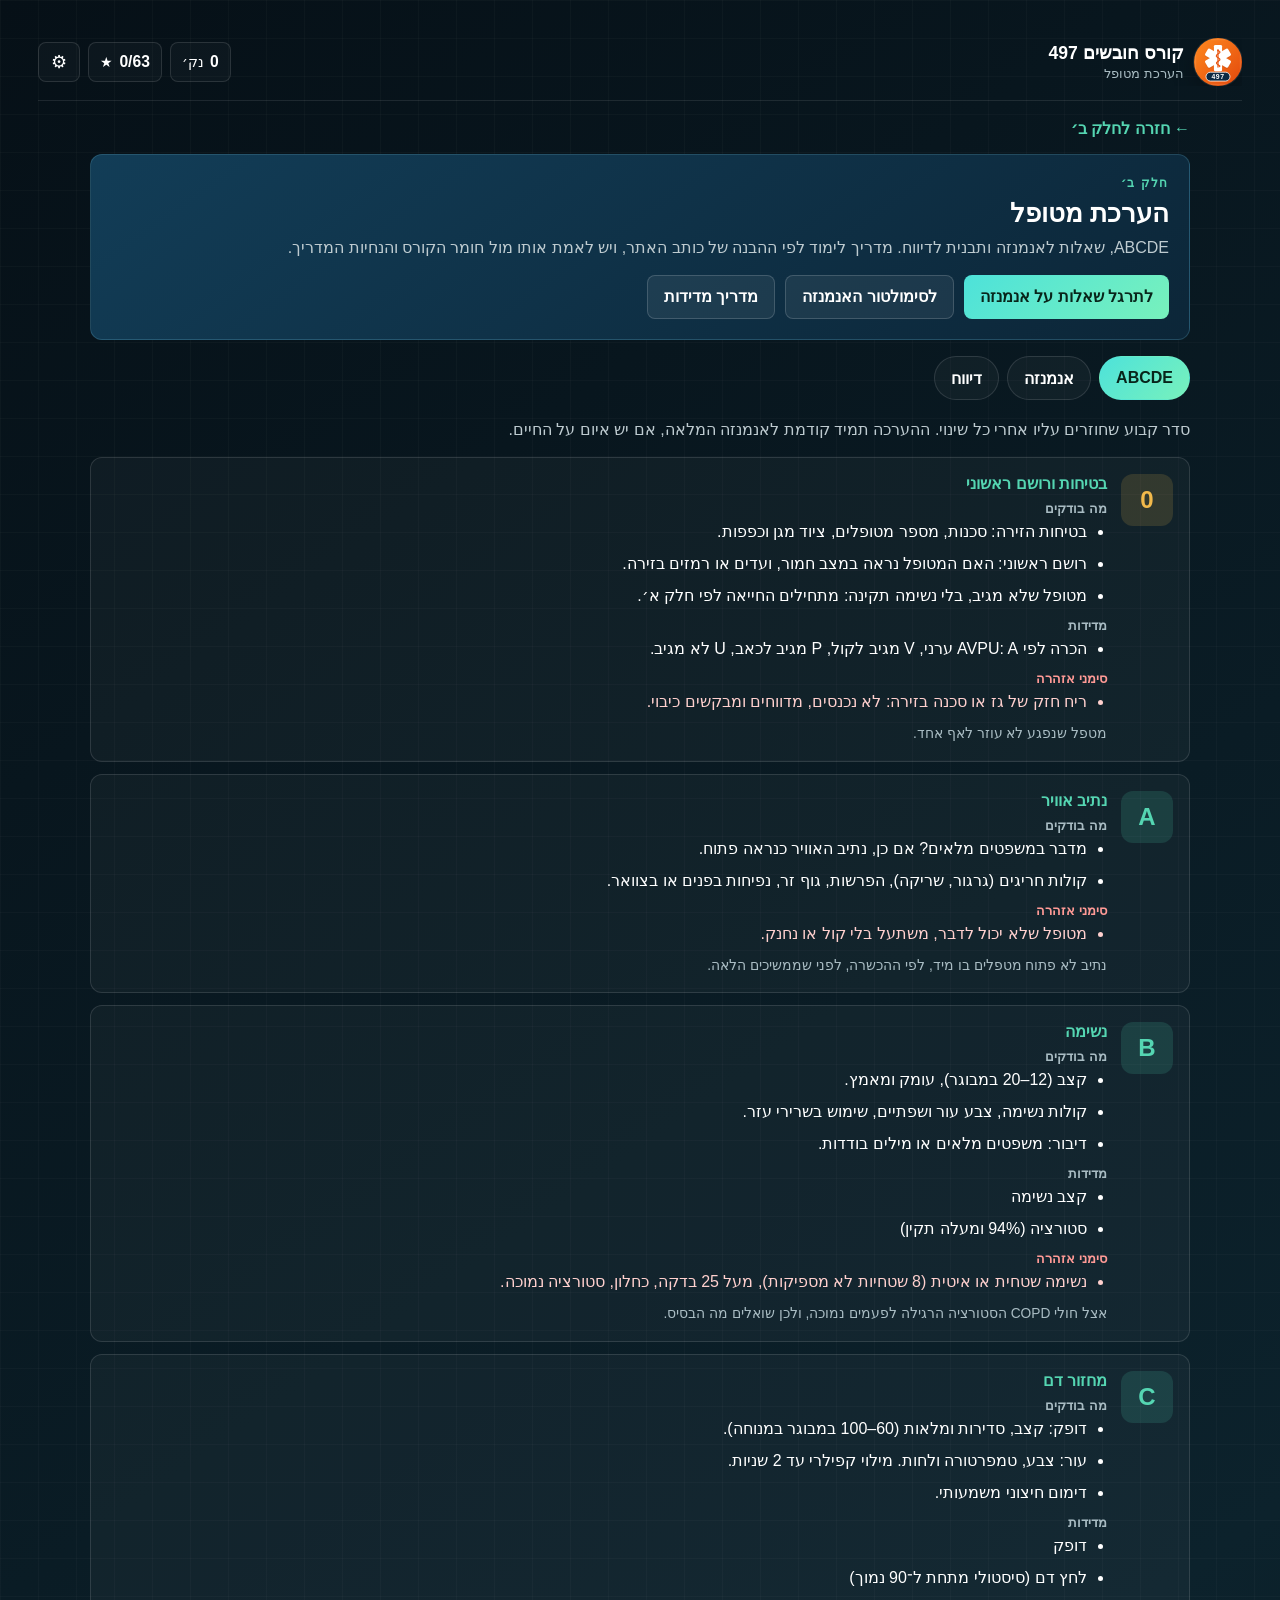
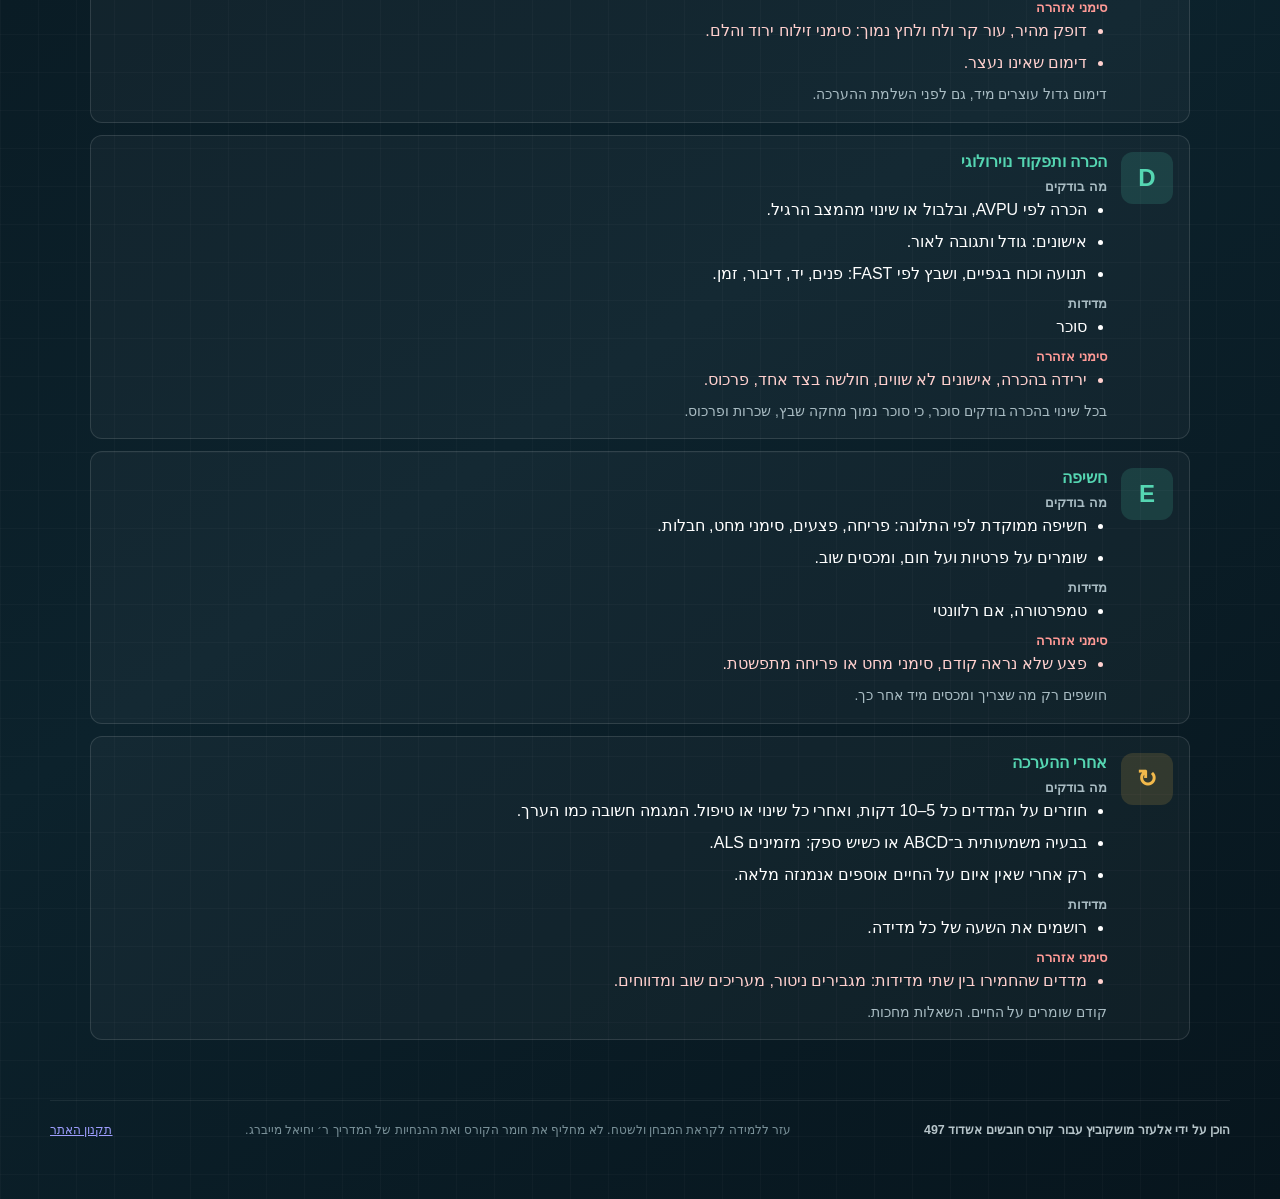
==== assessment.html @ 5048d4f4 "Part B: add patient assessment guide (ABCDE, SAMPLE/OPQRST) and handoff report builder - assessment." ====
<!doctype html>
<html lang="he" dir="rtl">
<head>
  <meta charset="utf-8">
  <meta name="viewport" content="width=device-width,initial-scale=1,viewport-fit=cover">
  <meta name="description" content="מדריך הערכת מטופל: ABCDE, אנמנזה (SAMPLE ו־OPQRST) ותבנית דיווח לצוות המקבל">
  <meta name="robots" content="noindex, nofollow, noarchive, nosnippet, noimageindex">
  <meta name="theme-color" content="#07131c">
  <meta name="color-scheme" content="dark">
  <meta name="application-name" content="קורס חובשים אשדוד 497">
  <meta name="apple-mobile-web-app-capable" content="yes">
  <meta name="apple-mobile-web-app-status-bar-style" content="black-translucent">
  <meta name="apple-mobile-web-app-title" content="חובשים 497">
  <meta name="mobile-web-app-capable" content="yes">
  <meta name="format-detection" content="telephone=no">
  <title>הערכת מטופל · קורס חובשים 497</title>
  <link rel="manifest" href="./manifest.json">
  <link rel="icon" type="image/png" sizes="192x192" href="./icons/icon-192.png">
  <link rel="apple-touch-icon" href="./icons/apple-touch-icon.png">
  <link rel="stylesheet" href="./styles.css">
  <link rel="stylesheet" href="./unified.css">
  <link rel="stylesheet" href="./common.css">
  <link rel="stylesheet" href="./vitals.css">
  <link rel="stylesheet" href="./assessment.css">
</head>
<body>
<div class="app-shell vitals-shell">
<header class="course-topbar"></header>
<main class="vitals assess" id="assess"><noscript>כדי להשתמש באתר צריך להפעיל JavaScript.</noscript></main>
<footer class="course-footer"><span>הוכן על ידי אלעזר מושקוביץ עבור קורס חובשים אשדוד 497</span><span>עזר ללמידה לקראת המבחן ולשטח. לא מחליף את חומר הקורס ואת ההנחיות של המדריך ר׳ יחיאל מייברג.</span><a class="footer-terms-link" href="terms.html">תקנון האתר</a></footer>
</div>
<script src="./common.js"></script>
<script src="./assessment.js"></script>
<script src="./pwa.js"></script>
</body>
</html>
---- styles.css ----
:root{--ink:#061117;--deep:#0a1c25;--panel:#102832;--panel2:#14343f;--line:#294650;--paper:#f4f0e7;--white:#fff;--muted:#9fb1b8;--red:#ff5a55;--amber:#f2b94b;--mint:#55d6b2;--blue:#7abed5;--shadow:0 22px 60px #02070a66}*{box-sizing:border-box}html{font-size:16px}body{margin:0;min-height:100vh;background:linear-gradient(145deg,#061017,#0c222c 65%,#07151d);color:var(--white);font-family:Arial,"Noto Sans Hebrew",sans-serif}button{font:inherit}.app-shell{min-height:100vh;padding:clamp(18px,3vw,42px);background-image:linear-gradient(#ffffff06 1px,transparent 1px),linear-gradient(90deg,#ffffff06 1px,transparent 1px);background-size:38px 38px}.top,.game-top{max-width:1380px;margin:auto;display:flex;align-items:center;justify-content:space-between;gap:18px;border-bottom:1px solid #ffffff18;padding-bottom:18px}.brand{display:flex;align-items:center;gap:11px}.brand-mark{width:44px;height:44px;border-radius:50%;display:grid;place-items:center;background:var(--red);font-size:1.4rem}.brand div{display:grid}.brand strong{font-size:1.1rem}.brand small,.source{color:var(--muted);font-size:.82rem}.intro{max-width:1180px;margin:clamp(60px,10vh,120px) auto 100px;display:grid;grid-template-columns:1.35fr .65fr;gap:70px;align-items:center}.kicker,.panel-kicker{color:var(--mint);font-size:.78rem;font-weight:900;letter-spacing:.12em;text-transform:uppercase}.intro h1{font-size:clamp(3.6rem,9vw,7.8rem);line-height:.88;letter-spacing:-.07em;margin:18px 0 28px}.intro h1 em{font-style:normal;color:var(--red)}.intro p{font-size:1.2rem;line-height:1.7;color:#c3d0d4;max-width:570px}.dispatch-art{min-height:310px;border:1px solid #ffffff1c;background:linear-gradient(150deg,#163743,#0a1c25);box-shadow:var(--shadow);border-radius:6px 46px 6px 46px;padding:35px;display:flex;flex-direction:column;justify-content:end;position:relative;overflow:hidden}.dispatch-art:after{content:'1221';position:absolute;left:-12px;top:-30px;font-size:10rem;font-weight:900;color:#ffffff08;direction:ltr}.dispatch-art>span{position:absolute;right:32px;top:30px;color:var(--red);font-weight:900;direction:ltr}.dispatch-art b{font-size:1.45rem;line-height:1.4}.dispatch-art small{color:var(--muted);margin-top:10px}.section-head{max-width:1180px;margin:0 auto 20px;display:flex;align-items:end;justify-content:space-between}.section-head div{display:flex;gap:12px;align-items:center}.section-head span{font-family:monospace;color:var(--red)}.section-head h2{margin:0;font-size:1.5rem}.section-head p{color:var(--muted);margin:0}.scenario-grid{max-width:1180px;margin:auto;display:grid;grid-template-columns:repeat(3,1fr);gap:14px}.scenario-card{min-height:260px;color:white;background:linear-gradient(160deg,#153541,#0b1e27);border:1px solid #ffffff1a;border-radius:7px 27px 7px 7px;padding:22px;text-align:right;cursor:pointer;position:relative;transition:.2s}.scenario-card:hover{transform:translateY(-5px);border-color:var(--mint);box-shadow:var(--shadow)}.case-no{position:absolute;left:18px;top:15px;color:#ffffff16;font-size:4rem;font-weight:900}.difficulty{display:inline-block;border:1px solid var(--line);border-radius:999px;padding:5px 9px;font-size:.75rem;color:var(--mint)}.difficulty.מתקדם{color:#ff8f8b}.difficulty.בינוני{color:var(--amber)}.scenario-card h3{font-size:1.55rem;margin:68px 0 8px}.scenario-card p{color:var(--muted)}.card-foot{position:absolute;right:22px;left:22px;bottom:20px;padding-top:14px;border-top:1px solid #ffffff12;display:flex;justify-content:space-between;color:#bac8cd;font-size:.78rem}footer{max-width:1180px;margin:55px auto 0;border-top:1px solid #ffffff12;padding:20px 0;color:#799098;font-size:.78rem}.game-top{min-height:60px}.back,.finish{border:1px solid #ffffff24;background:#ffffff09;color:white;border-radius:8px;padding:10px 14px;cursor:pointer}.finish{background:var(--red);border-color:var(--red);font-weight:800}.case-title{text-align:center;display:grid}.case-title span{font-size:.75rem;color:var(--mint)}.case-title b{margin-top:4px}.status-strip{max-width:1380px;margin:16px auto;display:grid;grid-template-columns:2fr repeat(3,1fr);background:#ffffff09;border:1px solid #ffffff13;border-radius:8px;overflow:hidden}.status-strip div{padding:12px 16px;border-left:1px solid #ffffff10;display:grid;gap:4px}.status-strip small{color:var(--muted);font-size:.72rem}.status-strip b{font-size:.9rem}.workspace{max-width:1380px;margin:auto;display:grid;grid-template-columns:260px minmax(420px,1fr) 270px;gap:14px;align-items:start}.scene-panel,.control-panel,.log-panel{background:#0d232d;border:1px solid #ffffff13;border-radius:8px;padding:20px;box-shadow:0 14px 40px #0003}.scene-panel,.log-panel{position:sticky;top:18px}.scene-panel h2{font-size:1.8rem;margin:12px 0 23px}.scene-panel dl{display:grid;gap:14px;margin:0}.scene-panel dl div{border-bottom:1px solid #ffffff0f;padding-bottom:12px}.scene-panel dt{font-size:.72rem;color:var(--muted)}.scene-panel dd{margin:5px 0 0;line-height:1.45}.arrival{background:#ffffff08;border-right:3px solid var(--amber);padding:13px;margin-top:20px}.arrival small,.patient-state small{color:var(--amber);font-weight:800}.arrival p{font-size:.9rem;line-height:1.55;margin:7px 0 0}.patient-state{display:grid;gap:6px;margin-top:14px;padding:13px;background:#ff5a5511;border:1px solid #ff5a5530}.patient-state strong{font-size:.88rem}.control-panel{padding:0;overflow:hidden}.tabs{display:flex;border-bottom:1px solid #ffffff14;padding:0 16px}.tab{border:0;background:transparent;color:var(--muted);padding:17px 14px;cursor:pointer;border-bottom:2px solid transparent}.tab.active{color:white;border-bottom-color:var(--red)}.tab i{font-style:normal;background:#ffffff13;border-radius:999px;padding:2px 6px;font-size:.7rem}.control-panel #tab-content{padding:20px;max-height:calc(100vh - 180px);overflow:auto}.action-section{margin-bottom:28px}.action-section h3{font-size:.88rem;color:#cbd5d8;display:flex;align-items:center;gap:9px}.action-section h3 span{width:28px;height:28px;border:1px solid var(--line);display:grid;place-items:center;color:var(--mint);font-family:monospace}.action-list{display:grid;grid-template-columns:repeat(2,1fr);gap:8px}.action-btn,.question-btn{border:1px solid #ffffff15;background:#ffffff07;color:white;border-radius:7px;padding:13px;text-align:right;display:flex;gap:11px;align-items:center;cursor:pointer;transition:.16s}.action-btn:hover,.question-btn:hover{border-color:var(--mint);background:#ffffff0d}.action-btn>span{width:30px;height:30px;border:1px solid var(--line);border-radius:50%;display:grid;place-items:center;color:var(--mint);flex:0 0 auto}.action-btn div{display:grid;gap:3px}.action-btn b{font-size:.87rem}.action-btn small{font-size:.7rem;color:var(--muted)}.action-btn.done{opacity:.55}.action-btn.done>span{background:var(--mint);color:var(--ink)}.action-btn.tempting>span{color:#ff9894}.question-hint{background:#55d6b211;border:1px solid #55d6b22b;padding:12px;border-radius:7px;color:#bfe9dd;font-size:.84rem;margin-bottom:14px}.question-list{display:grid;gap:8px}.question-btn{display:grid}.question-btn span{color:var(--amber);font-size:.7rem}.question-btn b{font-size:.95rem}.facts-grid{display:grid;grid-template-columns:repeat(2,1fr);gap:9px}.facts-grid article{padding:14px;background:#ffffff07;border:1px solid #ffffff12;border-radius:7px}.facts-grid span{font-size:.68rem;color:var(--mint)}.facts-grid p{margin:7px 0 0;line-height:1.45;font-size:.86rem}.timeline{display:grid;gap:9px;margin-top:14px;max-height:72vh;overflow:auto}.log{display:grid;grid-template-columns:24px 1fr;gap:8px;align-items:start}.log span{width:22px;height:22px;border-radius:50%;display:grid;place-items:center;background:#55d6b222;color:var(--mint);font-size:.7rem}.log p{margin:1px 0;padding-bottom:11px;border-bottom:1px solid #ffffff0c;font-size:.82rem;line-height:1.45;color:#cfdbde}.log.bad span,.log.event span{background:#ff5a5522;color:#ff8f8b}.log.event p{color:#ffd1cf}.empty{padding:30px 10px;text-align:center;color:#77909a;line-height:1.6}.toast{position:fixed;z-index:20;bottom:25px;left:50%;transform:translateX(-50%);max-width:min(680px,90vw);background:#14343f;border:1px solid var(--mint);box-shadow:var(--shadow);padding:14px 20px;border-radius:9px;color:white;text-align:center}.toast.bad{border-color:var(--red)}.report-hero{max-width:1100px;margin:55px auto 28px;display:flex;align-items:center;justify-content:center;gap:32px}.report-hero h1{font-size:clamp(2rem,5vw,4.3rem);margin:8px 0 10px}.report-hero p{color:var(--muted)}.score-ring{width:150px;height:150px;border-radius:50%;background:conic-gradient(var(--mint) var(--score),#ffffff10 0);display:grid;place-items:center;flex:0 0 auto}.score-ring>div{width:116px;height:116px;border-radius:50%;background:var(--deep);display:grid;place-content:center;text-align:center}.score-ring b{font-size:2.6rem}.score-ring small{color:var(--muted)}.score-grid{max-width:1100px;margin:auto;display:grid;grid-template-columns:repeat(4,1fr);gap:8px}.score-grid article{background:#ffffff08;border:1px solid #ffffff12;padding:13px;border-radius:7px}.score-grid article div{display:flex;justify-content:space-between;font-size:.77rem}.score-grid i{display:block;height:5px;background:#ffffff0f;margin-top:10px;border-radius:5px;overflow:hidden}.score-grid em{display:block;height:100%;background:var(--mint)}.debrief-grid{max-width:1100px;margin:18px auto;display:grid;grid-template-columns:repeat(2,1fr);gap:10px}.debrief{background:#0d232d;border:1px solid #ffffff13;border-radius:8px;padding:20px}.debrief h2{font-size:1rem;margin:0 0 12px}.debrief ul{margin:0;padding-right:20px;color:#c6d2d6;line-height:1.8;font-size:.87rem}.debrief.good{border-top:3px solid var(--mint)}.debrief.warn{border-top:3px solid var(--amber)}.debrief.danger{border-top:3px solid var(--red)}.none{color:var(--muted);font-size:.86rem}.path{grid-column:1/-1}.path ol{list-style:none;padding:0;margin:0;display:grid;gap:8px}.path li{display:flex;align-items:center;gap:10px;color:#ccd7da}.path li span{width:26px;height:26px;background:#ffffff0c;color:var(--mint);display:grid;place-items:center;font-family:monospace}.why{max-width:1100px;margin:10px auto;background:var(--paper);color:#14262c;padding:28px;border-radius:8px}.why h2{margin-top:0}.why p{border-right:3px solid var(--red);padding-right:12px;line-height:1.55}.why small{display:block;color:#58686d;margin-top:20px}@media(max-width:1050px){.workspace{grid-template-columns:230px 1fr}.log-panel{grid-column:1/-1;position:static}.timeline{max-height:none;grid-template-columns:repeat(2,1fr)}}@media(max-width:760px){.app-shell{padding:14px}.source{display:none}.intro{grid-template-columns:1fr;margin:50px auto}.intro h1{font-size:4rem}.dispatch-art{min-height:220px}.scenario-grid{grid-template-columns:1fr}.workspace{grid-template-columns:1fr}.scene-panel{position:static}.status-strip{grid-template-columns:1fr 1fr}.control-panel #tab-content{max-height:none}.action-list,.facts-grid,.debrief-grid,.score-grid{grid-template-columns:1fr}.report-hero{align-items:flex-start;flex-direction:column}.path{grid-column:auto}.game-top{align-items:flex-start}.case-title{display:none}.tabs{overflow:auto}.tab{white-space:nowrap}}
---- unified.css ----
.module-section{max-width:1180px;margin:0 auto 76px}.module-section .section-head>div>span{display:none}.module-grid{display:grid;grid-template-columns:repeat(2,1fr);gap:14px}.module-card{min-height:230px;text-decoration:none;color:white;border:1px solid #ffffff1a;border-radius:8px 34px 8px 8px;padding:26px;display:grid;grid-template-columns:74px 1fr;gap:22px;align-items:center;transition:.2s;position:relative;overflow:hidden}.module-card:hover{transform:translateY(-5px);box-shadow:var(--shadow)}.review-module{background:linear-gradient(145deg,#123d57,#0c2638);border-color:#78cde533}.anamnesis-module{background:linear-gradient(145deg,#3b2228,#1a2027);border-color:#ff5a5544}.module-number{width:64px;height:64px;display:grid;place-items:center;border:1px solid #ffffff2b;border-radius:50%;font-size:2rem;font-weight:900}.module-card small{color:var(--mint);font-weight:800}.module-card h3{font-size:1.55rem;margin:8px 0}.module-card p{color:#becbd0;line-height:1.55;margin:0 0 18px}.module-card b{font-size:.85rem;color:var(--amber)}.cases-section{scroll-margin-top:22px}@media(max-width:760px){.module-grid{grid-template-columns:1fr}.module-card{grid-template-columns:54px 1fr;padding:20px}.module-number{width:48px;height:48px;font-size:1.4rem}}
.course-topbar{max-width:1380px;margin:0 auto 18px;padding:0 0 18px;display:flex;align-items:center;justify-content:space-between;gap:18px;border-bottom:1px solid #ffffff18}.course-brand{border:0;background:transparent;color:white;padding:0;display:flex;align-items:center;gap:11px;text-align:right;cursor:pointer}.course-brand>span:last-child{display:grid;gap:3px}.course-brand b{font-size:1.2rem}.course-brand small{color:var(--muted);font-size:.82rem}.course-logo{width:48px;height:48px;border-radius:50%;display:grid;place-items:center;background:var(--red);color:white;font-size:1.55rem;font-weight:900}.course-counters{display:flex;align-items:center;gap:10px;direction:ltr}.course-pill,.course-icon{min-height:44px;border:1px solid #ffffff20;background:#ffffff07;color:white;border-radius:8px;padding:0 13px;display:flex;align-items:center;gap:7px;white-space:nowrap}.course-pill b{font-size:1.05rem}.course-pill.reset{color:#ffc1c1;cursor:pointer}.course-icon{width:48px;justify-content:center;cursor:pointer;font-size:1rem}.course-brand:hover .course-logo,.course-pill.reset:hover,.course-icon:hover{border-color:var(--mint);filter:brightness(1.08)}.xp-award{display:inline-block;margin-top:10px;padding:8px 12px;border-radius:7px;background:#55d6b218;border:1px solid #55d6b244;color:#bdf2e3;font-weight:800;font-size:.88rem}@media(max-width:760px){.game-top{flex-wrap:wrap}}
.part-b-picker{padding-top:clamp(42px,7vw,88px);min-height:calc(100vh - 180px)}
.part-b-picker .section-head{align-items:center;margin-bottom:28px}
.course-footer{max-width:1180px;width:100%;margin:55px auto 0;border-top:1px solid #ffffff12;padding:20px 0;color:#799098;font-size:.78rem;text-align:right;line-height:1.5;display:flex;justify-content:space-between;gap:24px;flex-wrap:wrap}.course-footer span:first-child{color:#b7c5ca;font-weight:700}
.review-shell{min-height:100vh}
.review-shell .app{width:min(1180px,100%);padding:28px 0;min-height:calc(100vh - 190px)}
@media(max-width:760px){.review-shell .app{padding:20px 0}.course-footer{text-align:center;margin-top:34px;justify-content:center}}
.course-pill.home-link{text-decoration:none;color:#d9e5e8;cursor:pointer}.course-pill.home-link:hover{border-color:var(--mint);color:white}.part-b-picker .section-head>div>span{display:none}
.intro.intro-single{grid-template-columns:1fr}.intro.intro-single h1{font-size:clamp(2.8rem,5.5vw,5.2rem);line-height:.98;letter-spacing:-.04em}
.course-logo,.brand-mark{font-size:0;background:#071a2f url("./favicon.svg") center/cover no-repeat;border:none;box-shadow:0 0 0 1px #ffffff18,0 8px 22px #0004}.course-logo::after,.brand-mark::after{content:"";display:block;width:100%;height:100%}
.part-b-hub{max-width:1180px;margin:clamp(38px,6vw,78px) auto 70px}.part-b-hub .section-head>div>span{display:none}.part-b-game-grid{display:grid;grid-template-columns:repeat(3,1fr);gap:14px}.part-b-game{min-height:245px;border:1px solid #ffffff1d;border-radius:8px 30px 8px 8px;padding:24px;background:linear-gradient(145deg,#123d57,#0c2638);color:white;text-decoration:none;text-align:right;display:grid;grid-template-columns:52px 1fr;gap:16px;cursor:pointer;transition:.2s}.part-b-game:hover{transform:translateY(-5px);box-shadow:var(--shadow);border-color:var(--mint)}.part-b-game>span{font-size:2rem}.part-b-game small{color:var(--mint);font-weight:800}.part-b-game h3{font-size:1.35rem;margin:9px 0}.part-b-game p{color:#becbd0;line-height:1.55;margin:0 0 18px}.part-b-game b{font-size:.84rem;color:var(--amber)}.mixed-game{background:linear-gradient(145deg,#14554f,#12313c);border-color:#55d6b244}.simulator-game{background:linear-gradient(145deg,#4a272c,#1a2027);border-color:#ff5a5544}.part-b-picker{scroll-margin-top:20px}.part-b-picker>.section-head>p{color:var(--muted);margin:0}
@media(max-width:900px){.part-b-game-grid{grid-template-columns:1fr}.part-b-game{min-height:185px}}

/* מסגרת במובייל */
@media(max-width:760px){
  .app-shell{padding:max(12px,env(safe-area-inset-top)) max(12px,env(safe-area-inset-right)) max(18px,env(safe-area-inset-bottom)) max(12px,env(safe-area-inset-left))}
  .intro{margin:38px auto 56px;gap:28px}.intro.intro-single h1{font-size:clamp(2.7rem,13vw,3.35rem);line-height:.98}
  .intro p{font-size:1rem;line-height:1.6}
  .section-head{align-items:flex-start;gap:12px;flex-direction:column}
  .section-head>p{font-size:.86rem}
  .part-b-picker{padding-top:20px;min-height:auto}
  .part-b-picker .section-head{align-items:stretch}
  .part-b-picker .back{width:100%;min-height:44px;text-align:center}
  .scenario-card{min-height:200px}
  .game-top{align-items:center;gap:8px;padding-bottom:12px}
  .game-top .back,.game-top .finish{min-height:44px;flex:1;padding:9px 10px;font-size:.84rem;text-align:center}
  .status-strip{margin:12px auto}
  .status-strip div{padding:10px 12px}
  .review-shell .app{padding:16px 0 24px}
}
@media(max-width:390px){
  .module-card{grid-template-columns:44px 1fr;gap:14px;padding:17px}
  .module-number{width:42px;height:42px;font-size:1.2rem}
  .module-card h3{font-size:1.3rem}
}

/* Compact guidance for the anamnesis simulator */
.anamnesis-guide{max-width:1380px;margin:0 auto 16px;border:1px solid #55d6b238;border-radius:8px;background:linear-gradient(135deg,#102f39e8,#0b222ce8);box-shadow:0 10px 28px #0002;overflow:hidden}
.anamnesis-guide summary{min-height:48px;padding:11px 16px;display:flex;align-items:center;gap:10px;cursor:pointer;list-style:none;font-weight:900;color:#dff8f1}
.anamnesis-guide summary::-webkit-details-marker{display:none}
.anamnesis-guide summary:before{content:'?';width:26px;height:26px;border-radius:50%;display:grid;place-items:center;flex:0 0 auto;background:#55d6b222;border:1px solid #55d6b255;color:var(--mint)}
.anamnesis-guide summary:after{content:'⌄';margin-right:auto;color:var(--mint);transition:transform .18s}
.anamnesis-guide[open] summary:after{transform:rotate(180deg)}
.anamnesis-guide summary small{color:var(--muted);font-weight:400;font-size:.76rem}
.guide-body{padding:0 16px 15px;border-top:1px solid #ffffff0d}
.guide-body>p{margin:12px 0;color:#c8d8dc;font-size:.88rem;line-height:1.55}
.guide-body>p b{color:var(--mint)}
.guide-body ol{list-style:none;margin:0;padding:0;display:grid;grid-template-columns:repeat(4,minmax(0,1fr));gap:8px}
.guide-body li{min-width:0;display:flex;align-items:flex-start;gap:9px;padding:11px;background:#ffffff07;border:1px solid #ffffff10;border-radius:7px}
.guide-body li>span{width:24px;height:24px;border-radius:50%;display:grid;place-items:center;flex:0 0 auto;background:#ff5a5520;color:#ffaaa7;font-size:.74rem;font-weight:900}
.guide-body li div{display:grid;gap:4px}.guide-body li b{font-size:.82rem}.guide-body li small{color:#aebfc4;font-size:.75rem;line-height:1.45}
@media(max-width:1050px){.guide-body ol{grid-template-columns:repeat(2,minmax(0,1fr))}}
@media(max-width:760px){.anamnesis-guide{margin:0 auto 12px}.anamnesis-guide summary{padding:10px 12px}.guide-body{padding:0 12px 12px}.guide-body ol{grid-template-columns:1fr}.guide-body li{padding:10px}.anamnesis-guide summary small{display:none}.tabs{scrollbar-width:none}.tabs::-webkit-scrollbar{display:none}.tab{min-height:48px}}
.difficulty-group{
  margin-top:clamp(1.5rem,4vw,3rem);
}
.difficulty-heading{
  display:flex;
  align-items:end;
  justify-content:space-between;
  gap:1rem;
  margin-bottom:1rem;
  padding-bottom:.8rem;
  border-bottom:1px solid rgba(255,255,255,.12);
}
.difficulty-heading>div{
  display:flex;
  align-items:center;
  gap:.7rem;
}
.difficulty-heading span{
  min-width:3.5rem;
  padding:.35rem .7rem;
  border:1px solid rgba(255,255,255,.18);
  border-radius:999px;
  text-align:center;
  font-size:.82rem;
  font-weight:800;
}
.difficulty-heading h3{
  margin:0;
  font-size:clamp(1.15rem,2vw,1.45rem);
}
.difficulty-heading p{
  max-width:42rem;
  margin:0;
  color:var(--muted,#a9b8c4);
  font-size:.92rem;
  line-height:1.55;
}
.difficulty.קל{color:#6ee7b7;border-color:rgba(110,231,183,.35)}
.difficulty.בינוני{color:#fbbf24;border-color:rgba(251,191,36,.35)}
.difficulty.קשה{color:#fb7185;border-color:rgba(251,113,133,.35)}
@media (max-width:700px){
 .difficulty-heading{align-items:flex-start;flex-direction:column}
}
---- common.css ----
/* רכיבים משותפים לכל העמודים. נטען אחרון. */
:root{--c-bg:#0d2530;--c-line:#ffffff1f;--c-mint:#55d6b2;--c-red:#ff5a55;--c-amber:#f2b94b;--c-text:#fff;--c-muted:#a9bcc3}
html{scroll-behavior:auto}
body.c-locked{overflow:hidden}
.hidden{display:none!important}
.muted{color:var(--c-muted)}

/* מיקוד מקלדת נראה לעין */
:focus-visible{outline:3px solid var(--c-amber);outline-offset:2px}
button:focus:not(:focus-visible),a:focus:not(:focus-visible){outline:none}

/* ---- כותרת עליונה בשורה אחת ---- */
.course-topbar{max-width:1380px;margin:0 auto 18px;padding:0 0 14px;display:flex;align-items:center;justify-content:space-between;gap:12px;border-bottom:1px solid #ffffff18;flex-direction:row;background:none;border-radius:0;box-shadow:none}
.course-brand{display:flex;align-items:center;gap:10px;color:#fff;text-decoration:none;min-width:0}
.course-brand>span:last-child{display:grid;gap:2px;min-width:0}
.course-brand b{font-size:1.1rem;white-space:nowrap}
.course-brand small{color:var(--c-muted);font-size:.8rem;white-space:nowrap;overflow:hidden;text-overflow:ellipsis}
.course-counters{display:flex;align-items:center;gap:8px;direction:rtl;width:auto}
.course-pill,.course-icon{min-height:40px;height:40px;border:1px solid var(--c-line);background:#ffffff07;color:#fff;border-radius:8px;padding:0 11px;display:flex;align-items:center;gap:6px;white-space:nowrap;font-size:.86rem;width:auto}
.course-pill b{font-size:.98rem}
.course-icon{width:42px;justify-content:center;padding:0;font-size:1.15rem;cursor:pointer}
.course-icon:hover,.course-brand:hover .course-logo{border-color:var(--c-mint);filter:brightness(1.1)}
@media(max-width:760px){
 .course-topbar{padding:0 0 10px;margin-bottom:14px;gap:8px}
 .course-logo{width:36px!important;height:36px!important;flex:0 0 36px}
 .course-brand b{font-size:.92rem}
 .course-brand small{font-size:.7rem;max-width:40vw}
 .course-counters{gap:5px}
 .course-pill{padding:0 7px;font-size:.72rem;height:36px;min-height:36px}
 .course-pill b{font-size:.8rem}
 .course-icon{width:36px;height:36px;min-height:36px}
}
@media(max-width:360px){.course-brand small{display:none}}

/* ---- כפתורים ---- */
.c-btn{display:inline-flex;align-items:center;justify-content:center;gap:6px;min-height:44px;padding:10px 16px;border-radius:8px;border:1px solid #ffffff2a;background:#ffffff10;color:#fff;font:inherit;font-weight:700;cursor:pointer;text-decoration:none;text-align:center;line-height:1.3}
.c-btn:hover{border-color:var(--c-mint);background:#ffffff18}
.c-btn.primary{border:0;color:#08251a;background:linear-gradient(135deg,#4de2da,#78f1bc)}
.c-btn.danger{border-color:#ff5a5588;color:#ffc9c7;background:#ff5a5514}
.c-btn.small{min-height:36px;padding:6px 12px;font-size:.84rem}
.c-btn:disabled{opacity:.45;cursor:not-allowed}
.primary{cursor:pointer}
.c-actions{display:flex;flex-wrap:wrap;justify-content:center;gap:10px;margin-top:18px}
.c-actions.share{margin-top:10px}

/* ---- חלון ---- */
.c-modal{position:fixed;inset:0;z-index:60;background:#03101ce6;backdrop-filter:blur(6px);-webkit-backdrop-filter:blur(6px);display:grid;place-items:center;padding:16px;overflow:auto}
.c-modal-card{position:relative;width:min(560px,100%);max-height:calc(100vh - 32px);overflow:auto;background:linear-gradient(145deg,#153a48,#0b2230);border:1px solid #7aeee142;border-radius:10px 28px 10px 10px;padding:28px 24px 24px;box-shadow:0 22px 60px #0008;text-align:center;color:#fff}
.c-modal-card.wide{width:min(760px,100%)}
.c-modal-card h2{font-size:1.6rem;margin:6px 0 10px}
.c-modal-card p{color:var(--c-muted);line-height:1.6;margin:8px 0}
.c-modal-card .big-emoji{font-size:3.4rem}
.c-close{position:absolute;top:10px;left:10px;width:40px;height:40px;border-radius:8px;border:1px solid var(--c-line);background:#ffffff0a;color:#fff;cursor:pointer;font-size:1rem}
.c-field{display:grid;gap:6px;text-align:right;margin:14px 0}
.c-field span{font-weight:700;font-size:.9rem}
.c-field input,.c-field select{width:100%;min-height:46px;padding:10px 12px;border-radius:8px;border:1px solid #ffffff2a;background:#08202b;color:#fff;font:inherit}
.c-switch{display:flex;align-items:center;gap:10px;text-align:right;margin:12px 0;cursor:pointer;min-height:40px}
.c-switch input{width:22px;height:22px;accent-color:var(--c-mint)}
.c-note{font-size:.84rem;color:var(--c-muted);text-align:right}
.c-reset{margin-top:20px;text-align:right;border-top:1px solid var(--c-line);padding-top:12px}
.c-reset summary{cursor:pointer;color:#ffc9c7;font-weight:700;min-height:36px;display:flex;align-items:center}
.c-reset-grid{display:grid;grid-template-columns:1fr 1fr;gap:8px;margin-top:8px}
.setup-grid{display:grid;grid-template-columns:repeat(3,1fr);gap:10px;margin:16px 0}
.setup-choice{border:1px solid #ffffff22;background:#ffffff0b;color:#fff;border-radius:10px;padding:14px 10px;text-align:center;cursor:pointer;display:grid;gap:4px;justify-items:center}
.setup-choice span{font-size:1.6rem}
.setup-choice small{color:var(--c-muted);line-height:1.35;font-size:.8rem}
.setup-choice:hover:not(:disabled){border-color:var(--c-mint);background:#ffffff14}
.setup-choice:disabled{opacity:.4;cursor:not-allowed}
@media(max-width:520px){.setup-grid{grid-template-columns:1fr}.setup-choice{grid-template-columns:auto 1fr;text-align:right;justify-items:start;align-items:center;column-gap:10px}.setup-choice span{grid-row:span 2}.c-reset-grid{grid-template-columns:1fr}}

/* ---- הודעה קצרה ---- */
.c-toast{position:fixed;z-index:70;bottom:max(20px,env(safe-area-inset-bottom));left:50%;transform:translateX(-50%);max-width:min(560px,92vw);background:#0f2b36;border:1px solid var(--c-mint);color:#fff;padding:12px 18px;border-radius:10px;box-shadow:0 12px 30px #0007;text-align:center;line-height:1.4}
.c-toast.bad{border-color:var(--c-red)}

/* ---- תפריטי החלקים ---- */
.resume-box{display:flex;flex-wrap:wrap;align-items:center;gap:10px;margin:0 0 18px;padding:14px 16px;border:1px solid #f2b94b66;background:#f2b94b12;border-radius:10px}
.resume-box>div{flex:1 1 220px;display:grid;gap:3px}
.resume-box span{color:var(--c-muted);font-size:.88rem}
.hub-head{display:grid;grid-template-columns:1.2fr 1fr;gap:20px;align-items:center;margin:8px 0 26px}
.hub-head h1{font-size:clamp(1.9rem,4.5vw,3rem);margin:6px 0 8px;line-height:1.1}
.hub-head p{color:var(--c-muted);margin:0;line-height:1.6}
.hub-stats{display:grid;grid-template-columns:repeat(auto-fit,minmax(120px,1fr));gap:8px}
.hub-stats div{background:#ffffff09;border:1px solid var(--c-line);border-radius:10px;padding:12px;display:grid;gap:3px}
.hub-stats b{font-size:1.35rem;color:var(--c-mint)}
.hub-stats small{color:var(--c-muted);font-size:.76rem;line-height:1.3}
@media(max-width:760px){.hub-head{grid-template-columns:1fr;margin-bottom:18px}.hub-stats{grid-template-columns:1fr 1fr}}
.lvl-progress{display:grid;gap:5px;margin-top:12px;font-size:.78rem;color:var(--c-muted)}
.lvl-progress i,.topic-bar,.mod-progress i{display:block;height:5px;border-radius:5px;background:#ffffff14;overflow:hidden}
.lvl-progress em,.topic-bar em,.mod-progress em{display:block;height:100%;background:var(--c-mint)}
.level{padding-bottom:44px}
.topic-card{padding-bottom:62px}
.topic-bar{position:absolute;right:21px;left:21px;bottom:10px}
.mode-grid{grid-template-columns:repeat(auto-fit,minmax(220px,1fr))}
.game-options{grid-template-columns:repeat(auto-fit,minmax(200px,1fr))}
.game-option,.mode-card{cursor:pointer}
@media(max-width:520px){.game-options,.mode-grid{grid-template-columns:1fr}.game-option{min-height:0;display:grid;grid-template-columns:40px 1fr;column-gap:12px;align-items:center}.game-option .mode-icon{grid-row:span 2;margin:0;font-size:1.7rem}.mode-card{min-height:0;padding:14px}}

/* ---- שאלה ---- */
.question{outline:none}
.question.small{font-size:1.2rem;margin:14px 0}
.answer{min-height:52px;cursor:pointer}
.answer.picked{border-color:var(--c-amber);background:#f2b94b1c}
.answer.picked .letter{background:var(--c-amber);color:#231800}
.explain{text-align:right}
.explain.bad{border-right-color:var(--c-red)}
.explain .why-not{display:block;margin:6px 0;color:#ffd1cf}
.explain .right-answer{display:block;margin:6px 0 4px;color:#c9f5e6}
.explain .bank-note{display:block;margin-top:8px;font-size:.86rem;color:var(--c-amber)}
.next-row{display:flex;align-items:center;justify-content:space-between;gap:10px;flex-wrap:wrap;margin-top:18px}
.next-row .primary{margin-inline-start:auto;border:0;border-radius:8px;padding:12px 18px;font-weight:800;color:#08251a;background:linear-gradient(135deg,#4de2da,#78f1bc);min-height:46px}
.review-btn{min-height:44px;border:1px solid #ffffff24;border-radius:8px;padding:10px 14px;font-weight:700;color:#fff;background:#ffffff10;cursor:pointer}
.review-btn:disabled{opacity:.4;cursor:not-allowed}
.timer[hidden]{display:none}
.key-hint{margin:14px 0 0;color:#6f8a94;font-size:.76rem;text-align:center}
@media(hover:none){.key-hint{display:none}}
.exam-clock{min-width:64px;text-align:center;font-weight:900;font-variant-numeric:tabular-nums;padding:8px 10px;border:1px solid var(--c-line);border-radius:8px;direction:ltr}
.exam-clock.low{color:#ffb4b1;border-color:var(--c-red)}
.game-head{position:relative}
.quiz-card.center{text-align:center}
.step-dots{display:flex;gap:6px;direction:ltr;justify-content:flex-end}
.scene-box{text-align:right}
.scenario-feedback{text-align:right}
@media(max-width:520px){.next-row .primary{width:100%}.next-row .review-btn{flex:1}}

/* ---- סיכום ---- */
.sum-line{margin:10px 0}
.sum-table{display:grid;gap:6px;margin:14px 0;text-align:right}
.sum-table div{display:grid;grid-template-columns:1fr auto;gap:4px 10px;align-items:center;padding:8px 10px;background:#ffffff08;border-radius:8px;font-size:.88rem}
.sum-table i{grid-column:1/-1;display:block;height:5px;border-radius:5px;background:#ffffff14;overflow:hidden}
.sum-table em{display:block;height:100%;background:var(--c-mint)}
.sum-table .mid em{background:var(--c-amber)}.sum-table .bad em{background:var(--c-red)}
.sum-review{text-align:right;margin:14px 0;border:1px solid var(--c-line);border-radius:10px;padding:8px 12px}
.sum-review summary{cursor:pointer;font-weight:800;min-height:36px;display:flex;align-items:center}
.sum-review article{border-top:1px solid #ffffff12;padding:10px 0;font-size:.9rem}
.sum-review article p{margin:4px 0;color:#c7d6db}
.sum-review .mine{color:#ffc9c7}.sum-review .right{color:#b6f3dc;font-weight:700}
.result-grid{display:grid;grid-template-columns:repeat(3,1fr);gap:8px;margin:16px 0}
.pair-list{display:grid;gap:6px;text-align:right;margin:12px 0}
.pair-list div{display:flex;justify-content:space-between;gap:10px;padding:8px 10px;background:#ffffff08;border-radius:8px;font-size:.88rem}
.pair-list span{color:var(--c-muted)}
.memory-card{cursor:pointer}

/* ---- דף הבית ---- */
.home-top{max-width:1180px;margin:18px auto 26px;display:grid;gap:16px}
.home-hello h1{font-size:clamp(2rem,5vw,3.4rem);line-height:1.08;margin:8px 0 0}
.home-hello h1 em{font-style:normal;color:var(--c-red)}
.home-cards{display:grid;grid-template-columns:repeat(auto-fit,minmax(260px,1fr));gap:10px}
.home-card{display:grid;grid-template-columns:1fr auto;gap:2px 10px;align-items:center;padding:14px 16px;border-radius:10px;text-decoration:none;color:#fff;border:1px solid var(--c-line);background:#ffffff09}
.home-card small{color:var(--c-mint);font-weight:800}
.home-card b{grid-column:1}
.home-card span{grid-row:1/3;grid-column:2;font-size:1.3rem;color:var(--c-amber)}
.home-card.continue{border-color:#55d6b266;background:#55d6b212}
.home-card.bank{border-color:#f2b94b66;background:#f2b94b10}
.home-card:hover{filter:brightness(1.12)}
.module-grid.three{grid-template-columns:repeat(3,1fr)}
.module-card{min-height:0}
.part2-module{background:linear-gradient(145deg,#15454a,#0f2b33);border-color:#55d6b244}
.mod-progress{display:grid;gap:5px;font-size:.8rem;color:#d7e3e6}
@media(max-width:980px){.module-grid.three{grid-template-columns:1fr}}

/* ---- סימולטור ---- */
.lead{max-width:1180px;margin:-6px auto 18px;color:var(--c-muted);line-height:1.6}
.cases-section .resume-box{max-width:1180px;margin-inline:auto}
a.scenario-card{display:block;text-decoration:none}
.best-badge{position:absolute;top:18px;left:18px;font-size:.75rem;font-weight:800;padding:4px 8px;border-radius:999px;background:#ffffff14;color:#fff;z-index:1}
.best-badge.good{background:#55d6b233;color:#b6f3dc}.best-badge.mid{background:#f2b94b33;color:#ffe2a8}
.status-strip{background:#0d232d;position:static}
.vitals-strip{max-width:1380px;margin:0 auto 14px;display:flex;align-items:center;gap:10px;flex-wrap:wrap;background:#0d232d;border:1px solid #ffffff13;border-radius:8px;padding:10px 12px}
.vitals-list{flex:1;display:grid;grid-template-columns:repeat(auto-fit,minmax(96px,1fr));gap:8px}
.vitals-list div{display:grid;gap:2px;padding:6px 8px;border-radius:6px;background:#ffffff06}
.vitals-list small{color:var(--c-muted);font-size:.7rem}
.vitals-list b{font-size:.86rem}
.vitals-list em{font-style:normal;font-size:.68rem;color:var(--c-muted)}
.vitals-list .changed{background:#f2b94b14;outline:1px solid #f2b94b44}
.vitals-list .changed em{color:var(--c-amber)}
.scene-more{margin-top:14px;border-top:1px solid #ffffff10;padding-top:10px}
.scene-more summary{cursor:pointer;color:var(--c-mint);font-weight:700;min-height:36px;display:flex;align-items:center}
.scene-more dl{margin-top:10px}
.goals{margin-top:14px;text-align:right}
.goals b{color:var(--c-mint);font-size:.88rem}
.goals ul{margin:6px 0 0;padding-right:18px;color:#c9d6da;font-size:.86rem;line-height:1.6}
.intro-dl{display:grid;gap:10px;text-align:right;margin:14px 0}
.intro-dl div{background:#ffffff08;border-radius:8px;padding:10px 12px}
.intro-dl dt{font-size:.75rem;color:var(--c-muted)}
.intro-dl dd{margin:4px 0 0}
.question-btn{text-align:right}
.facts-grid p{margin:0}
.tabs{position:sticky;top:0;z-index:5;background:#0d232d}
.sim-feedback{position:relative;margin:12px 16px 0;padding:12px 44px 12px 14px;border-radius:8px;border:1px solid #55d6b255;background:#55d6b214;line-height:1.5}
.sim-feedback p{margin:0}
.sim-feedback .extra{margin-top:6px;color:#dfe9ec;font-size:.9rem}
.sim-feedback.bad{border-color:#ff5a5588;background:#ff5a5516}
.sim-feedback.event{border-color:#f2b94b99;background:#f2b94b1a}
.sim-feedback.info{border-color:#7abed566;background:#7abed514}
.fb-close{position:absolute;top:8px;right:8px;width:30px;height:30px;border-radius:6px;border:1px solid #ffffff22;background:transparent;color:#fff;cursor:pointer}
.action-btn{min-height:52px}
@media(max-width:760px){
 .workspace{display:flex;flex-direction:column;gap:12px}
 .scene-panel{order:1;padding:14px}.control-panel{order:2}.log-panel{order:3}
 .scene-panel h2{font-size:1.25rem;margin:6px 0 10px}
 .arrival{margin-top:8px}
 .anamnesis-guide:not([open]){margin-bottom:8px}
 .vitals-strip{padding:8px}
 .vitals-list{grid-template-columns:repeat(3,1fr)}
 .vitals-strip .c-btn{width:100%}
 .sim-feedback{position:fixed;z-index:40;right:10px;left:10px;bottom:max(10px,env(safe-area-inset-bottom));margin:0;max-height:40vh;overflow:auto;background:#0f2b36;box-shadow:0 12px 34px #000a}
 .sim-feedback.bad{background:#35191b}.sim-feedback.event{background:#352a12}
 .control-panel #tab-content{padding:14px 14px 120px}
}

/* ---- חשיבה קלינית ותחקיר ---- */
.reasoning-card{margin:20px auto}
.score-ring.capped{background:conic-gradient(var(--c-red) var(--score),#ffffff10 0)}
.debrief.wide{max-width:1100px;margin:14px auto}
.debrief.danger.wide{border-top:3px solid var(--c-red);background:#2a1719}
.debrief.danger li b{color:#ffb4b1}
.debrief.reasoning{max-width:1100px;margin:14px auto;display:grid;gap:10px}
.debrief.reasoning article{padding:12px;border-radius:8px;background:#ffffff07;border-right:3px solid var(--c-mint)}
.debrief.reasoning article.no{border-right-color:var(--c-red)}
.debrief.reasoning p{margin:5px 0;color:#c6d2d6;font-size:.88rem;line-height:1.5}
.debrief.reasoning .mine{color:#ffc9c7}.debrief.reasoning .right{color:#b6f3dc;font-weight:700}
.action-table{width:100%;border-collapse:collapse;font-size:.86rem}
.action-table th{text-align:right;color:var(--c-muted);font-weight:400;font-size:.76rem;padding:6px}
.action-table td{padding:8px 6px;border-top:1px solid #ffffff0f;color:#d3dee1}
.action-table td:first-child{width:36px;text-align:center}
.action-table tr.miss td:first-child{color:var(--c-amber)}.action-table tr.bad td{color:#ffb4b1}
.imp{display:inline-block;padding:2px 8px;border-radius:999px;font-size:.72rem;white-space:nowrap}
.imp.must{background:#55d6b222;color:#b6f3dc}.imp.avoid{background:#ff5a5522;color:#ffb4b1}.imp.nice{background:#7abed522;color:#cfe8f1}
.report-actions{max-width:1100px;margin:18px auto}
.goals.debrief ul{padding-right:18px}

@media (prefers-reduced-motion:reduce){*,*:before,*:after{animation:none!important;transition:none!important;scroll-behavior:auto!important}}
.info-h{font-size:.85rem;color:var(--c-mint);margin:4px 0 10px}
.qa-list{display:grid;gap:8px;margin-bottom:16px}
.qa-list article{padding:10px 12px;border-radius:7px;background:#ffffff07;border:1px solid #ffffff12}
.qa-list b{display:block;font-size:.82rem;color:var(--c-muted);font-weight:400;margin-bottom:4px}
.qa-list p{margin:0;line-height:1.5;font-size:.9rem}
.facts-grid{margin-bottom:16px}
@media(max-width:760px){
 .status-strip{grid-template-columns:1.6fr repeat(3,1fr)}
 .status-strip div{padding:8px 10px;border-left:1px solid #ffffff10;border-bottom:0}
 .status-strip small{font-size:.64rem}
 .status-strip b{font-size:.8rem}
 .vitals-list div{padding:5px 6px}
 .game-top{padding-bottom:8px}
}
@media(max-width:760px){
 .workspace{align-items:stretch}
 .hub-stats{grid-template-columns:repeat(auto-fit,minmax(96px,1fr))}
}
/* הכותרת במסכים צרים: המונים לא מתכווצים, והשם מתקצר במקום לעלות עליהם */
.course-counters{flex-shrink:0}
.course-brand{flex:1 1 auto;min-width:0;overflow:hidden}
.course-brand>span:last-child{overflow:hidden}
.course-brand b,.course-brand small{display:block;overflow:hidden;text-overflow:ellipsis;white-space:nowrap;max-width:none}
.course-pill{flex-shrink:0}
@media(max-width:360px){
 .course-brand>span:last-child{display:none}
 .course-counters{gap:4px}
 .course-pill{padding:0 6px}
}
/* פס התקנה בראש העמוד */
.install-banner{position:relative;z-index:30;display:flex;align-items:center;gap:10px;padding:8px max(12px,env(safe-area-inset-right)) 8px max(12px,env(safe-area-inset-left));padding-top:max(8px,env(safe-area-inset-top));background:#0f3a3a;border-bottom:1px solid #55d6b255;color:#fff}
.install-text{flex:1;min-width:0;display:grid;gap:1px;line-height:1.3}
.install-text b{font-size:.9rem}
.install-text small{color:#bfe9dd;font-size:.74rem;overflow:hidden;text-overflow:ellipsis;white-space:nowrap}
.install-banner .c-btn{flex-shrink:0}
.install-close{flex-shrink:0;width:36px;height:36px;border-radius:8px;border:1px solid #ffffff26;background:transparent;color:#fff;cursor:pointer}
.install-steps{text-align:right}
.install-steps ol{margin:8px 0;padding-right:20px;line-height:1.9}
@media(max-width:360px){.install-text small{display:none}}
/* שאלות הסיכום בסימולטור: עמוד הסימולטור לא טוען את עיצוב השאלות של חלק א׳ וב׳ */
.reasoning-card{width:min(800px,100%);margin:28px auto;background:linear-gradient(145deg,#153541,#0b1e27);border:1px solid #ffffff1a;border-radius:8px 30px 8px 8px;padding:clamp(20px,4vw,36px);box-shadow:0 22px 60px #02070a66}
.reasoning-card .question{font-size:clamp(1.3rem,3vw,1.7rem);line-height:1.4;margin:16px 0 22px}
.reasoning-card .answers{display:grid;gap:12px}
.reasoning-card .answer{display:flex;align-items:center;gap:14px;width:100%;text-align:right;border:1px solid #ffffff20;border-radius:8px;padding:14px 16px;background:#ffffff0b;color:#fff;font:inherit;line-height:1.55;transition:.16s}
.reasoning-card .answer:hover{background:#ffffff14;border-color:var(--c-mint)}
.reasoning-card .answer .letter{width:32px;height:32px;border-radius:7px;background:#ffffff10;display:grid;place-items:center;font-weight:bold;color:var(--c-muted);flex:0 0 auto}
.reasoning-card .step-dots i{width:9px;height:9px;border-radius:50%;background:#ffffff1a}
.reasoning-card .step-dots i.done{background:var(--c-mint)}
.reasoning-card .step-dots i.now{background:var(--c-amber);box-shadow:0 0 10px var(--c-amber)}
---- vitals.css ----
/* מדריך מדידות בסיסיות. נטען אחרון. */
.vitals{max-width:1100px;margin:0 auto 60px;display:grid;gap:16px}
.vitals h1,.vitals h2,.vitals h3,.vitals p{margin:0}
.v-back{color:var(--c-mint);text-decoration:none;font-weight:700;justify-self:start}
.v-hero{border:1px solid #78cde533;border-radius:12px;padding:20px;background:linear-gradient(145deg,#123d57,#0c2638);display:grid;gap:8px}
.v-hero h1{font-size:1.6rem}
.v-hero p{color:#becbd0;line-height:1.55}
.v-cta{margin-top:6px;display:flex;flex-wrap:wrap;gap:10px}
.v-tabs{display:flex;gap:8px;overflow-x:auto;padding-bottom:2px;scrollbar-width:thin}
.v-tab{flex:0 0 auto;min-height:44px;padding:8px 16px;border-radius:99px;border:1px solid var(--c-line);background:#ffffff09;color:#fff;font:inherit;font-weight:700;cursor:pointer;white-space:nowrap}
.v-tab.on{background:linear-gradient(135deg,#4de2da,#78f1bc);border-color:transparent;color:#08251a}
.v-card{border:1px solid var(--c-line);background:#ffffff09;border-radius:12px;padding:16px;min-width:0}
.v-card h3{font-size:1rem;margin-bottom:10px;color:var(--c-mint)}
.m-head{display:grid;grid-template-columns:auto 1fr auto;gap:14px;align-items:center;margin-bottom:12px}
.m-head h2{font-size:1.4rem;margin-bottom:2px}
.m-head p{color:var(--c-muted);line-height:1.5}
.m-icon{font-size:2rem;width:56px;height:56px;border-radius:50%;display:grid;place-items:center;border:1px solid var(--c-line);background:#ffffff09}
.abc{width:34px;height:34px;border-radius:8px;display:grid;place-items:center;background:#ffffff14;font-weight:900;color:var(--c-amber)}
.m-cols{display:grid;grid-template-columns:1.2fr 1fr;gap:14px;align-items:start}
.m-side{display:grid;gap:14px;min-width:0}
.steps{margin:0;padding:0 22px 0 0;display:grid;gap:10px;line-height:1.55}
.steps li::marker{color:var(--c-amber);font-weight:800}
.v-list{margin:0;padding:0 20px 0 0;display:grid;gap:8px;line-height:1.5}
.ranges{display:grid;gap:8px}
.range{display:flex;justify-content:space-between;align-items:center;gap:10px;padding:8px 10px;border:1px solid var(--c-line);border-radius:8px}
.range b{text-align:left}
.chip{display:inline-block;padding:3px 10px;border-radius:99px;font-size:.78rem;font-weight:800;white-space:nowrap}
.chip.ok{background:#55d6b226;color:var(--c-mint)}
.chip.mid{background:#f2b94b26;color:var(--c-amber)}
.chip.bad{background:#ff5a5526;color:#ff9a96}
.v-note{color:var(--c-muted);font-size:.86rem;line-height:1.5;margin-top:10px}
.abc-grid{display:grid;grid-template-columns:repeat(3,1fr);gap:8px}
.abc-grid div{border:1px solid var(--c-line);border-radius:8px;padding:10px;display:grid;gap:2px}
.abc-grid span{color:var(--c-muted);font-size:.84rem}
.v-tool h2{font-size:1.2rem;margin-bottom:4px}
.tool-grid{display:grid;grid-template-columns:repeat(3,1fr);gap:10px}
.tool-grid .c-field{margin:0}
#readout{display:grid;grid-template-columns:repeat(2,1fr);gap:10px;margin-top:14px}
.read{border:1px solid var(--c-line);border-radius:10px;padding:12px;display:grid;gap:6px;min-width:0}
.read.ok{border-color:#55d6b244}.read.mid{border-color:#f2b94b55}.read.bad{border-color:#ff5a5566}
.read-top{display:flex;justify-content:space-between;align-items:center;gap:8px;flex-wrap:wrap}
.read p{color:#becbd0;line-height:1.5;font-size:.92rem}
#readout .empty-note{grid-column:1/-1;color:var(--c-muted)}
@media(max-width:900px){.m-cols{grid-template-columns:1fr}.tool-grid{grid-template-columns:repeat(2,1fr)}}
@media(max-width:560px){
 .vitals{gap:12px}
 .v-hero{padding:16px}.v-hero h1{font-size:1.3rem}
 .m-head{grid-template-columns:auto 1fr}.abc{display:none}
 .m-icon{width:46px;height:46px;font-size:1.6rem}
 .abc-grid{grid-template-columns:1fr}
 #readout{grid-template-columns:1fr}
 .range{flex-direction:column;align-items:flex-start;gap:4px}.range b{text-align:right}
}
---- assessment.css ----
/* מדריך הערכת מטופל. נטען אחרי vitals.css */
.v-cta{display:flex;flex-wrap:wrap;gap:10px}
.lead-p{color:#becbd0;line-height:1.55;margin-bottom:12px}
.steps-col{display:grid;gap:12px}
.step{display:grid;grid-template-columns:auto 1fr;gap:14px;align-items:start}
.step-l{width:52px;height:52px;border-radius:12px;display:grid;place-items:center;font-size:1.5rem;font-weight:900}
.step-l.ok{background:#55d6b226;color:var(--c-mint)}
.step-l.mid{background:#f2b94b26;color:var(--c-amber)}
.step-body{min-width:0}
.step-body h3{margin-bottom:8px}
.step-sec{margin-bottom:10px}
.step-sec>b{display:block;font-size:.84rem;color:var(--c-muted);margin-bottom:4px}
.step-sec.warn>b{color:#ff9a96}
.step-sec.warn .v-list{color:#ffd0ce}
.q-list{display:grid;gap:8px}
.q{display:grid;grid-template-columns:auto 1fr;gap:12px;align-items:start;padding:8px 10px;border:1px solid var(--c-line);border-radius:8px}
.q-l{width:34px;height:34px;border-radius:8px;display:grid;place-items:center;background:#55d6b226;color:var(--c-mint);font-weight:900}
.q b{display:block;margin-bottom:2px}
.q small{color:#becbd0;font-size:.88rem;line-height:1.45;display:block}
#tab-panel{display:grid;gap:14px}
.report-grid{grid-template-columns:repeat(2,1fr)}
.report-grid .c-field:nth-child(3),.report-grid .c-field:nth-child(4),.report-grid .c-field:nth-child(5),.report-grid .c-field:nth-child(13){grid-column:1/-1}
.report-out{margin:0;white-space:pre-wrap;word-break:break-word;font:inherit;line-height:1.7;padding:12px;border:1px solid var(--c-line);border-radius:8px;background:#061117;min-height:96px}
.report-out.empty{color:var(--c-muted)}
.report-missing{display:flex;flex-wrap:wrap;align-items:center;gap:6px;margin-top:10px;font-size:.88rem}
.example{line-height:1.7;color:#dfe9ec;padding:10px 12px;border-inline-start:3px solid var(--c-mint);background:#ffffff08;border-radius:6px}
@media(max-width:560px){
 .step{grid-template-columns:1fr}
 .step-l{width:44px;height:44px;font-size:1.25rem}
 .report-grid{grid-template-columns:1fr}
 .report-grid .c-field{grid-column:1!important}
}
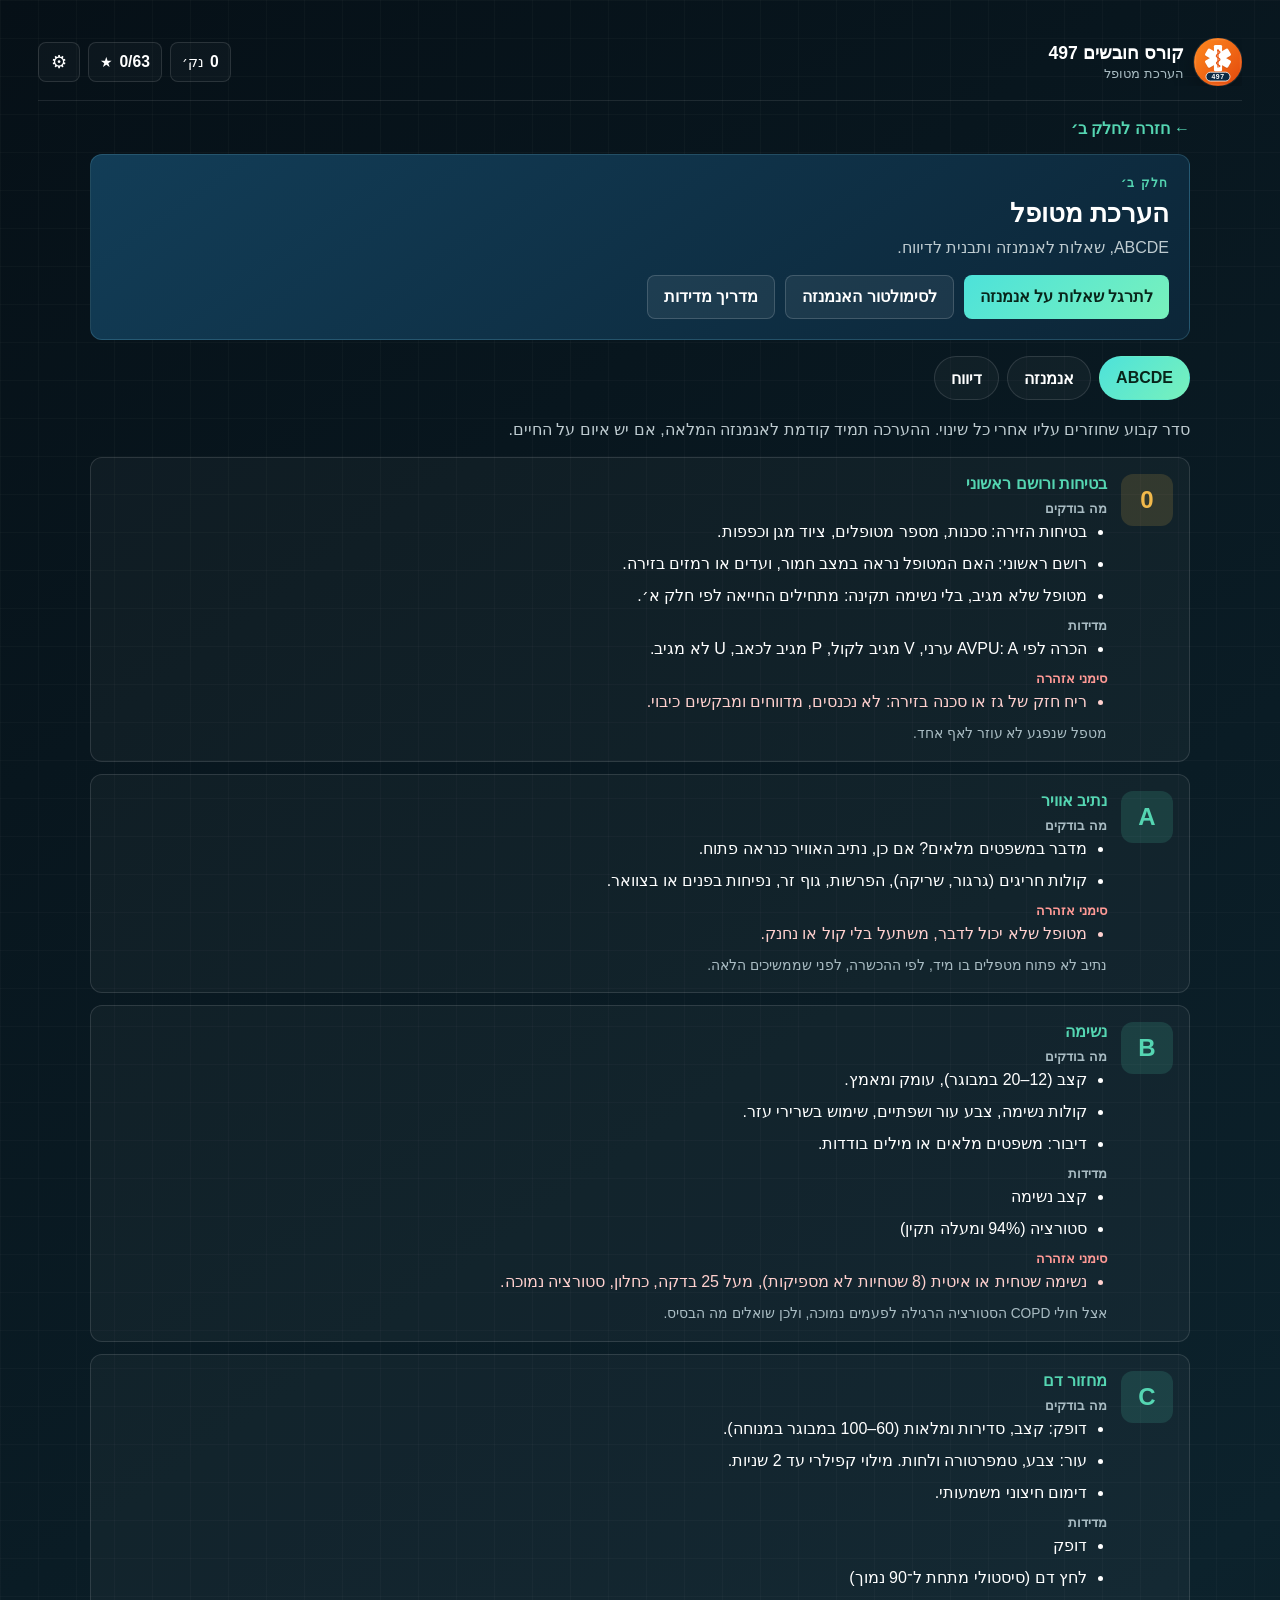
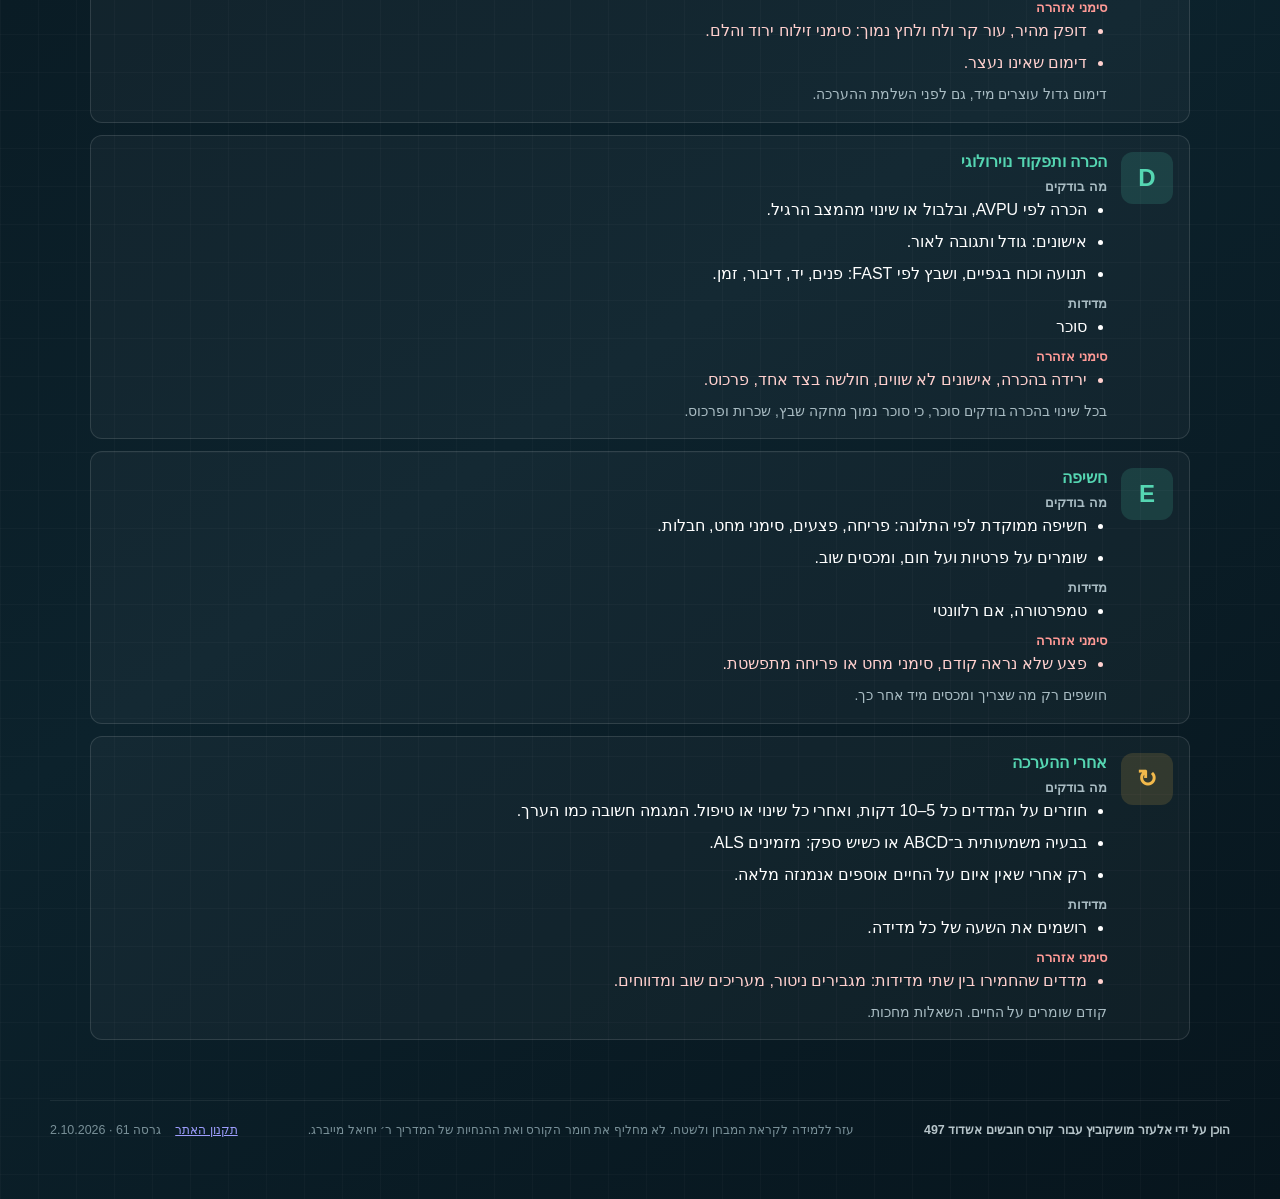
==== commit f7306a78: "Show app version and date in the footer next to the terms link - version.js is the single source for" ====
--- a/assessment.html
+++ b/assessment.html
@@ -29,6 +29,7 @@
 <main class="vitals assess" id="assess"><noscript>כדי להשתמש באתר צריך להפעיל JavaScript.</noscript></main>
 <footer class="course-footer"><span>הוכן על ידי אלעזר מושקוביץ עבור קורס חובשים אשדוד 497</span><span>עזר ללמידה לקראת המבחן ולשטח. לא מחליף את חומר הקורס ואת ההנחיות של המדריך ר׳ יחיאל מייברג.</span><a class="footer-terms-link" href="terms.html">תקנון האתר</a></footer>
 </div>
+<script src="./version.js"></script>
 <script src="./common.js"></script>
 <script src="./assessment.js"></script>
 <script src="./pwa.js"></script>
--- a/common.css
+++ b/common.css
@@ -279,3 +279,7 @@
 .reasoning-card .step-dots i{width:9px;height:9px;border-radius:50%;background:#ffffff1a}
 .reasoning-card .step-dots i.done{background:var(--c-mint)}
 .reasoning-card .step-dots i.now{background:var(--c-amber);box-shadow:0 0 10px var(--c-amber)}
+
+/* גרסה ותאריך בתחתית, ליד הקישור לתקנון */
+.footer-links{display:inline-flex;flex-wrap:wrap;align-items:center;gap:6px 14px}
+.footer-version{color:#799098;white-space:nowrap}
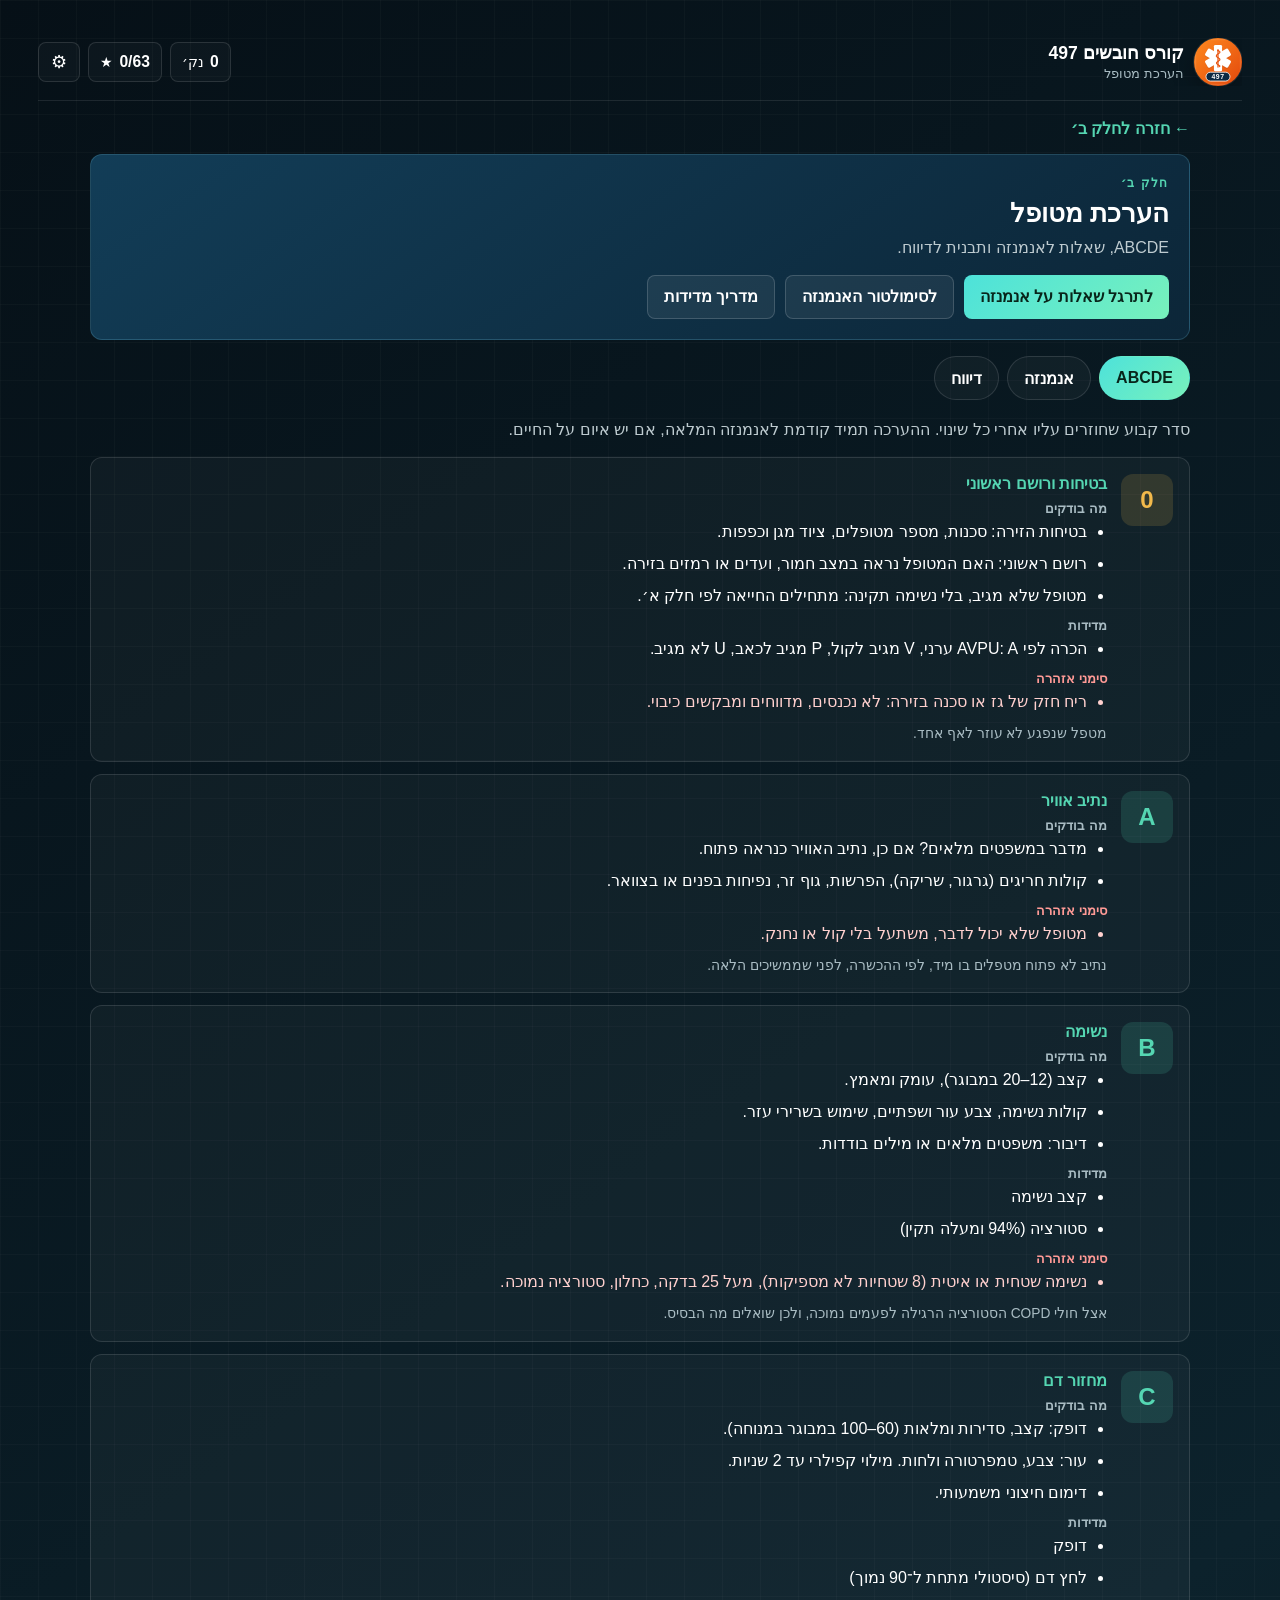
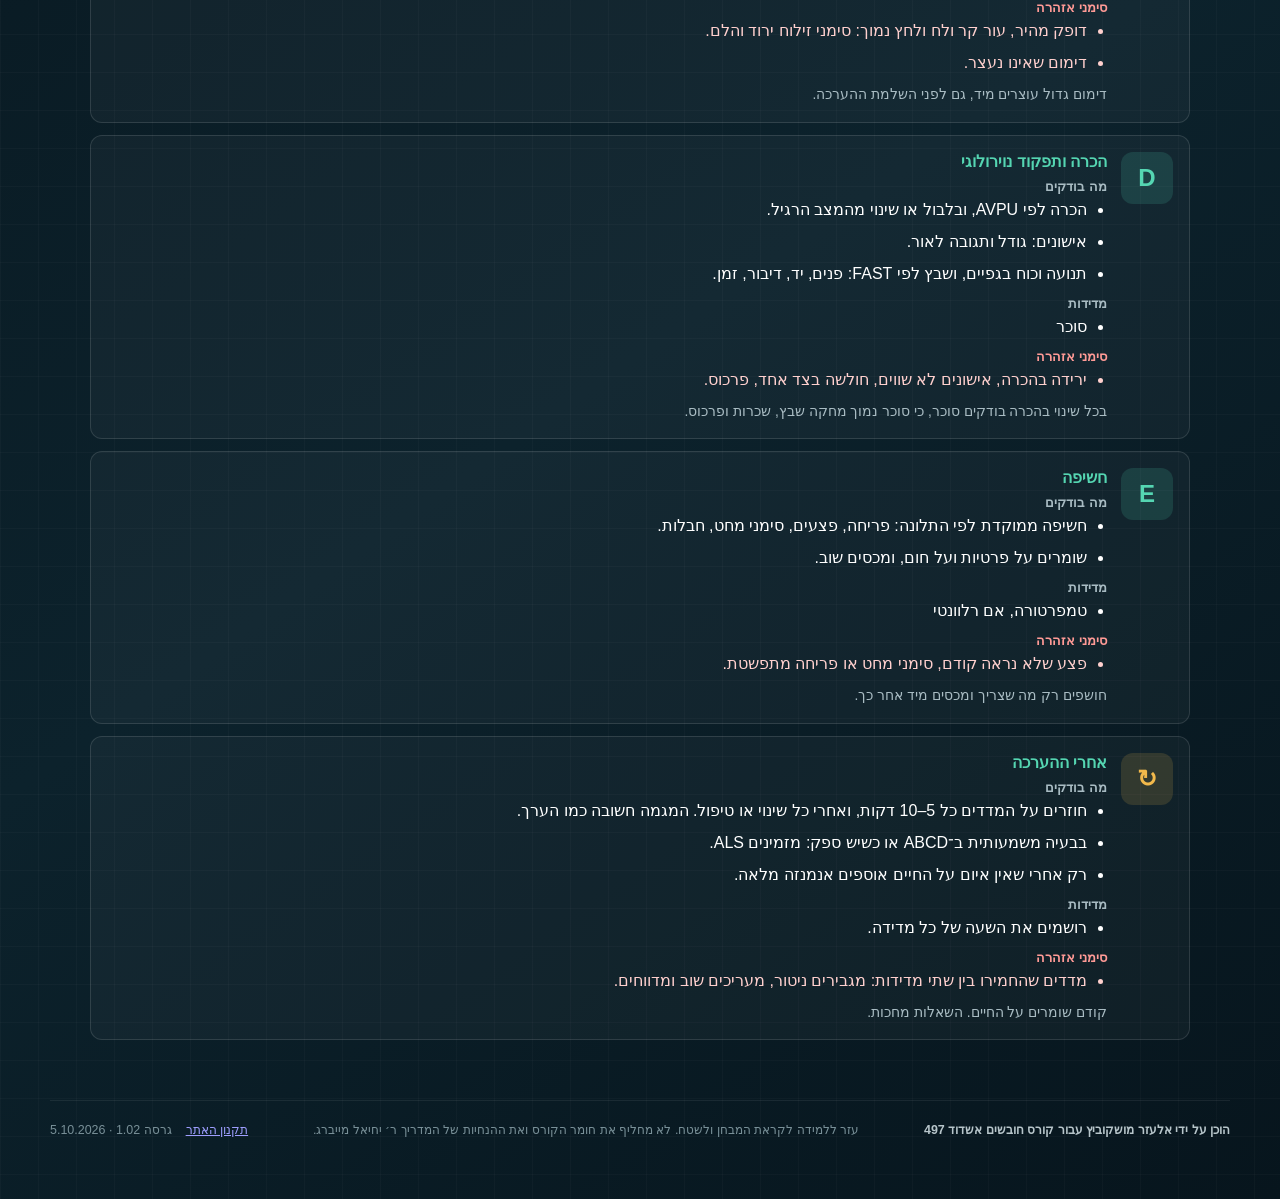
==== commit a0c9b5ca: "הגדרות מראה: מצב כהה/בהיר/אוטומטי וצבע רקע לכל מצב מעבר צבעי ה־CSS למשתנים (המצב הכהה נשאר זהה), קוב" ====
--- a/assessment.html
+++ b/assessment.html
@@ -7,6 +7,7 @@
   <meta name="robots" content="noindex, nofollow, noarchive, nosnippet, noimageindex">
   <meta name="theme-color" content="#07131c">
   <meta name="color-scheme" content="dark">
+  <script src="./theme.js"></script>
   <meta name="application-name" content="קורס חובשים אשדוד 497">
   <meta name="apple-mobile-web-app-capable" content="yes">
   <meta name="apple-mobile-web-app-status-bar-style" content="black-translucent">
--- a/styles.css
+++ b/styles.css
@@ -1 +1 @@
-:root{--ink:#061117;--deep:#0a1c25;--panel:#102832;--panel2:#14343f;--line:#294650;--paper:#f4f0e7;--white:#fff;--muted:#9fb1b8;--red:#ff5a55;--amber:#f2b94b;--mint:#55d6b2;--blue:#7abed5;--shadow:0 22px 60px #02070a66}*{box-sizing:border-box}html{font-size:16px}body{margin:0;min-height:100vh;background:linear-gradient(145deg,#061017,#0c222c 65%,#07151d);color:var(--white);font-family:Arial,"Noto Sans Hebrew",sans-serif}button{font:inherit}.app-shell{min-height:100vh;padding:clamp(18px,3vw,42px);background-image:linear-gradient(#ffffff06 1px,transparent 1px),linear-gradient(90deg,#ffffff06 1px,transparent 1px);background-size:38px 38px}.top,.game-top{max-width:1380px;margin:auto;display:flex;align-items:center;justify-content:space-between;gap:18px;border-bottom:1px solid #ffffff18;padding-bottom:18px}.brand{display:flex;align-items:center;gap:11px}.brand-mark{width:44px;height:44px;border-radius:50%;display:grid;place-items:center;background:var(--red);font-size:1.4rem}.brand div{display:grid}.brand strong{font-size:1.1rem}.brand small,.source{color:var(--muted);font-size:.82rem}.intro{max-width:1180px;margin:clamp(60px,10vh,120px) auto 100px;display:grid;grid-template-columns:1.35fr .65fr;gap:70px;align-items:center}.kicker,.panel-kicker{color:var(--mint);font-size:.78rem;font-weight:900;letter-spacing:.12em;text-transform:uppercase}.intro h1{font-size:clamp(3.6rem,9vw,7.8rem);line-height:.88;letter-spacing:-.07em;margin:18px 0 28px}.intro h1 em{font-style:normal;color:var(--red)}.intro p{font-size:1.2rem;line-height:1.7;color:#c3d0d4;max-width:570px}.dispatch-art{min-height:310px;border:1px solid #ffffff1c;background:linear-gradient(150deg,#163743,#0a1c25);box-shadow:var(--shadow);border-radius:6px 46px 6px 46px;padding:35px;display:flex;flex-direction:column;justify-content:end;position:relative;overflow:hidden}.dispatch-art:after{content:'1221';position:absolute;left:-12px;top:-30px;font-size:10rem;font-weight:900;color:#ffffff08;direction:ltr}.dispatch-art>span{position:absolute;right:32px;top:30px;color:var(--red);font-weight:900;direction:ltr}.dispatch-art b{font-size:1.45rem;line-height:1.4}.dispatch-art small{color:var(--muted);margin-top:10px}.section-head{max-width:1180px;margin:0 auto 20px;display:flex;align-items:end;justify-content:space-between}.section-head div{display:flex;gap:12px;align-items:center}.section-head span{font-family:monospace;color:var(--red)}.section-head h2{margin:0;font-size:1.5rem}.section-head p{color:var(--muted);margin:0}.scenario-grid{max-width:1180px;margin:auto;display:grid;grid-template-columns:repeat(3,1fr);gap:14px}.scenario-card{min-height:260px;color:white;background:linear-gradient(160deg,#153541,#0b1e27);border:1px solid #ffffff1a;border-radius:7px 27px 7px 7px;padding:22px;text-align:right;cursor:pointer;position:relative;transition:.2s}.scenario-card:hover{transform:translateY(-5px);border-color:var(--mint);box-shadow:var(--shadow)}.case-no{position:absolute;left:18px;top:15px;color:#ffffff16;font-size:4rem;font-weight:900}.difficulty{display:inline-block;border:1px solid var(--line);border-radius:999px;padding:5px 9px;font-size:.75rem;color:var(--mint)}.difficulty.מתקדם{color:#ff8f8b}.difficulty.בינוני{color:var(--amber)}.scenario-card h3{font-size:1.55rem;margin:68px 0 8px}.scenario-card p{color:var(--muted)}.card-foot{position:absolute;right:22px;left:22px;bottom:20px;padding-top:14px;border-top:1px solid #ffffff12;display:flex;justify-content:space-between;color:#bac8cd;font-size:.78rem}footer{max-width:1180px;margin:55px auto 0;border-top:1px solid #ffffff12;padding:20px 0;color:#799098;font-size:.78rem}.game-top{min-height:60px}.back,.finish{border:1px solid #ffffff24;background:#ffffff09;color:white;border-radius:8px;padding:10px 14px;cursor:pointer}.finish{background:var(--red);border-color:var(--red);font-weight:800}.case-title{text-align:center;display:grid}.case-title span{font-size:.75rem;color:var(--mint)}.case-title b{margin-top:4px}.status-strip{max-width:1380px;margin:16px auto;display:grid;grid-template-columns:2fr repeat(3,1fr);background:#ffffff09;border:1px solid #ffffff13;border-radius:8px;overflow:hidden}.status-strip div{padding:12px 16px;border-left:1px solid #ffffff10;display:grid;gap:4px}.status-strip small{color:var(--muted);font-size:.72rem}.status-strip b{font-size:.9rem}.workspace{max-width:1380px;margin:auto;display:grid;grid-template-columns:260px minmax(420px,1fr) 270px;gap:14px;align-items:start}.scene-panel,.control-panel,.log-panel{background:#0d232d;border:1px solid #ffffff13;border-radius:8px;padding:20px;box-shadow:0 14px 40px #0003}.scene-panel,.log-panel{position:sticky;top:18px}.scene-panel h2{font-size:1.8rem;margin:12px 0 23px}.scene-panel dl{display:grid;gap:14px;margin:0}.scene-panel dl div{border-bottom:1px solid #ffffff0f;padding-bottom:12px}.scene-panel dt{font-size:.72rem;color:var(--muted)}.scene-panel dd{margin:5px 0 0;line-height:1.45}.arrival{background:#ffffff08;border-right:3px solid var(--amber);padding:13px;margin-top:20px}.arrival small,.patient-state small{color:var(--amber);font-weight:800}.arrival p{font-size:.9rem;line-height:1.55;margin:7px 0 0}.patient-state{display:grid;gap:6px;margin-top:14px;padding:13px;background:#ff5a5511;border:1px solid #ff5a5530}.patient-state strong{font-size:.88rem}.control-panel{padding:0;overflow:hidden}.tabs{display:flex;border-bottom:1px solid #ffffff14;padding:0 16px}.tab{border:0;background:transparent;color:var(--muted);padding:17px 14px;cursor:pointer;border-bottom:2px solid transparent}.tab.active{color:white;border-bottom-color:var(--red)}.tab i{font-style:normal;background:#ffffff13;border-radius:999px;padding:2px 6px;font-size:.7rem}.control-panel #tab-content{padding:20px;max-height:calc(100vh - 180px);overflow:auto}.action-section{margin-bottom:28px}.action-section h3{font-size:.88rem;color:#cbd5d8;display:flex;align-items:center;gap:9px}.action-section h3 span{width:28px;height:28px;border:1px solid var(--line);display:grid;place-items:center;color:var(--mint);font-family:monospace}.action-list{display:grid;grid-template-columns:repeat(2,1fr);gap:8px}.action-btn,.question-btn{border:1px solid #ffffff15;background:#ffffff07;color:white;border-radius:7px;padding:13px;text-align:right;display:flex;gap:11px;align-items:center;cursor:pointer;transition:.16s}.action-btn:hover,.question-btn:hover{border-color:var(--mint);background:#ffffff0d}.action-btn>span{width:30px;height:30px;border:1px solid var(--line);border-radius:50%;display:grid;place-items:center;color:var(--mint);flex:0 0 auto}.action-btn div{display:grid;gap:3px}.action-btn b{font-size:.87rem}.action-btn small{font-size:.7rem;color:var(--muted)}.action-btn.done{opacity:.55}.action-btn.done>span{background:var(--mint);color:var(--ink)}.action-btn.tempting>span{color:#ff9894}.question-hint{background:#55d6b211;border:1px solid #55d6b22b;padding:12px;border-radius:7px;color:#bfe9dd;font-size:.84rem;margin-bottom:14px}.question-list{display:grid;gap:8px}.question-btn{display:grid}.question-btn span{color:var(--amber);font-size:.7rem}.question-btn b{font-size:.95rem}.facts-grid{display:grid;grid-template-columns:repeat(2,1fr);gap:9px}.facts-grid article{padding:14px;background:#ffffff07;border:1px solid #ffffff12;border-radius:7px}.facts-grid span{font-size:.68rem;color:var(--mint)}.facts-grid p{margin:7px 0 0;line-height:1.45;font-size:.86rem}.timeline{display:grid;gap:9px;margin-top:14px;max-height:72vh;overflow:auto}.log{display:grid;grid-template-columns:24px 1fr;gap:8px;align-items:start}.log span{width:22px;height:22px;border-radius:50%;display:grid;place-items:center;background:#55d6b222;color:var(--mint);font-size:.7rem}.log p{margin:1px 0;padding-bottom:11px;border-bottom:1px solid #ffffff0c;font-size:.82rem;line-height:1.45;color:#cfdbde}.log.bad span,.log.event span{background:#ff5a5522;color:#ff8f8b}.log.event p{color:#ffd1cf}.empty{padding:30px 10px;text-align:center;color:#77909a;line-height:1.6}.toast{position:fixed;z-index:20;bottom:25px;left:50%;transform:translateX(-50%);max-width:min(680px,90vw);background:#14343f;border:1px solid var(--mint);box-shadow:var(--shadow);padding:14px 20px;border-radius:9px;color:white;text-align:center}.toast.bad{border-color:var(--red)}.report-hero{max-width:1100px;margin:55px auto 28px;display:flex;align-items:center;justify-content:center;gap:32px}.report-hero h1{font-size:clamp(2rem,5vw,4.3rem);margin:8px 0 10px}.report-hero p{color:var(--muted)}.score-ring{width:150px;height:150px;border-radius:50%;background:conic-gradient(var(--mint) var(--score),#ffffff10 0);display:grid;place-items:center;flex:0 0 auto}.score-ring>div{width:116px;height:116px;border-radius:50%;background:var(--deep);display:grid;place-content:center;text-align:center}.score-ring b{font-size:2.6rem}.score-ring small{color:var(--muted)}.score-grid{max-width:1100px;margin:auto;display:grid;grid-template-columns:repeat(4,1fr);gap:8px}.score-grid article{background:#ffffff08;border:1px solid #ffffff12;padding:13px;border-radius:7px}.score-grid article div{display:flex;justify-content:space-between;font-size:.77rem}.score-grid i{display:block;height:5px;background:#ffffff0f;margin-top:10px;border-radius:5px;overflow:hidden}.score-grid em{display:block;height:100%;background:var(--mint)}.debrief-grid{max-width:1100px;margin:18px auto;display:grid;grid-template-columns:repeat(2,1fr);gap:10px}.debrief{background:#0d232d;border:1px solid #ffffff13;border-radius:8px;padding:20px}.debrief h2{font-size:1rem;margin:0 0 12px}.debrief ul{margin:0;padding-right:20px;color:#c6d2d6;line-height:1.8;font-size:.87rem}.debrief.good{border-top:3px solid var(--mint)}.debrief.warn{border-top:3px solid var(--amber)}.debrief.danger{border-top:3px solid var(--red)}.none{color:var(--muted);font-size:.86rem}.path{grid-column:1/-1}.path ol{list-style:none;padding:0;margin:0;display:grid;gap:8px}.path li{display:flex;align-items:center;gap:10px;color:#ccd7da}.path li span{width:26px;height:26px;background:#ffffff0c;color:var(--mint);display:grid;place-items:center;font-family:monospace}.why{max-width:1100px;margin:10px auto;background:var(--paper);color:#14262c;padding:28px;border-radius:8px}.why h2{margin-top:0}.why p{border-right:3px solid var(--red);padding-right:12px;line-height:1.55}.why small{display:block;color:#58686d;margin-top:20px}@media(max-width:1050px){.workspace{grid-template-columns:230px 1fr}.log-panel{grid-column:1/-1;position:static}.timeline{max-height:none;grid-template-columns:repeat(2,1fr)}}@media(max-width:760px){.app-shell{padding:14px}.source{display:none}.intro{grid-template-columns:1fr;margin:50px auto}.intro h1{font-size:4rem}.dispatch-art{min-height:220px}.scenario-grid{grid-template-columns:1fr}.workspace{grid-template-columns:1fr}.scene-panel{position:static}.status-strip{grid-template-columns:1fr 1fr}.control-panel #tab-content{max-height:none}.action-list,.facts-grid,.debrief-grid,.score-grid{grid-template-columns:1fr}.report-hero{align-items:flex-start;flex-direction:column}.path{grid-column:auto}.game-top{align-items:flex-start}.case-title{display:none}.tabs{overflow:auto}.tab{white-space:nowrap}}
+:root{--ink:color-mix(in srgb,#061117 var(--sw),rgb(var(--sbase)));--deep:color-mix(in srgb,#0a1c25 var(--sw),rgb(var(--sbase)));--panel:color-mix(in srgb,#102832 var(--sw),rgb(var(--sbase)));--panel2:color-mix(in srgb,#14343f var(--sw),rgb(var(--sbase)));--line:#294650;--paper:#f4f0e7;--white:var(--fg-text);--muted:color-mix(in srgb,#9fb1b8 var(--aw),var(--atext));--red:#ff5a55;--amber:#f2b94b;--mint:#55d6b2;--blue:#7abed5;--shadow:0 22px 60px #02070a66}*{box-sizing:border-box}html{font-size:16px}body{margin:0;min-height:100vh;background:linear-gradient(145deg,color-mix(in srgb,#061017 var(--sw),rgb(var(--sbase))),color-mix(in srgb,#0c222c var(--sw),rgb(var(--sbase))) 65%,color-mix(in srgb,#07151d var(--sw),rgb(var(--sbase))));color:var(--white);font-family:Arial,"Noto Sans Hebrew",sans-serif}button{font:inherit}.app-shell{min-height:100vh;padding:clamp(18px,3vw,42px);background-image:linear-gradient(rgb(var(--fg)/0.024) 1px,transparent 1px),linear-gradient(90deg,rgb(var(--fg)/0.024) 1px,transparent 1px);background-size:38px 38px}.top,.game-top{max-width:1380px;margin:auto;display:flex;align-items:center;justify-content:space-between;gap:18px;border-bottom:1px solid rgb(var(--fg)/0.094);padding-bottom:18px}.brand{display:flex;align-items:center;gap:11px}.brand-mark{width:44px;height:44px;border-radius:50%;display:grid;place-items:center;background:var(--red);font-size:1.4rem}.brand div{display:grid}.brand strong{font-size:1.1rem}.brand small,.source{color:var(--muted);font-size:.82rem}.intro{max-width:1180px;margin:clamp(60px,10vh,120px) auto 100px;display:grid;grid-template-columns:1.35fr .65fr;gap:70px;align-items:center}.kicker,.panel-kicker{color:color-mix(in srgb,var(--mint) var(--aw),var(--atext));font-size:.78rem;font-weight:900;letter-spacing:.12em;text-transform:uppercase}.intro h1{font-size:clamp(3.6rem,9vw,7.8rem);line-height:.88;letter-spacing:-.07em;margin:18px 0 28px}.intro h1 em{font-style:normal;color:color-mix(in srgb,var(--red) var(--aw),var(--atext))}.intro p{font-size:1.2rem;line-height:1.7;color:color-mix(in srgb,#c3d0d4 var(--aw),var(--atext));max-width:570px}.dispatch-art{min-height:310px;border:1px solid rgb(var(--fg)/0.11);background:linear-gradient(150deg,color-mix(in srgb,#163743 var(--sw),rgb(var(--sbase))),color-mix(in srgb,#0a1c25 var(--sw),rgb(var(--sbase))));box-shadow:var(--shadow);border-radius:6px 46px 6px 46px;padding:35px;display:flex;flex-direction:column;justify-content:end;position:relative;overflow:hidden}.dispatch-art:after{content:'1221';position:absolute;left:-12px;top:-30px;font-size:10rem;font-weight:900;color:rgb(var(--fg)/0.031);direction:ltr}.dispatch-art>span{position:absolute;right:32px;top:30px;color:color-mix(in srgb,var(--red) var(--aw),var(--atext));font-weight:900;direction:ltr}.dispatch-art b{font-size:1.45rem;line-height:1.4}.dispatch-art small{color:var(--muted);margin-top:10px}.section-head{max-width:1180px;margin:0 auto 20px;display:flex;align-items:end;justify-content:space-between}.section-head div{display:flex;gap:12px;align-items:center}.section-head span{font-family:monospace;color:color-mix(in srgb,var(--red) var(--aw),var(--atext))}.section-head h2{margin:0;font-size:1.5rem}.section-head p{color:var(--muted);margin:0}.scenario-grid{max-width:1180px;margin:auto;display:grid;grid-template-columns:repeat(3,1fr);gap:14px}.scenario-card{min-height:260px;color:var(--fg-text);background:linear-gradient(160deg,color-mix(in srgb,#153541 var(--sw),rgb(var(--sbase))),color-mix(in srgb,#0b1e27 var(--sw),rgb(var(--sbase))));border:1px solid rgb(var(--fg)/0.102);border-radius:7px 27px 7px 7px;padding:22px;text-align:right;cursor:pointer;position:relative;transition:.2s}.scenario-card:hover{transform:translateY(-5px);border-color:var(--mint);box-shadow:var(--shadow)}.case-no{position:absolute;left:18px;top:15px;color:rgb(var(--fg)/0.086);font-size:4rem;font-weight:900}.difficulty{display:inline-block;border:1px solid var(--line);border-radius:999px;padding:5px 9px;font-size:.75rem;color:color-mix(in srgb,var(--mint) var(--aw),var(--atext))}.difficulty.מתקדם{color:color-mix(in srgb,#ff8f8b var(--aw),var(--atext))}.difficulty.בינוני{color:color-mix(in srgb,var(--amber) var(--aw),var(--atext))}.scenario-card h3{font-size:1.55rem;margin:68px 0 8px}.scenario-card p{color:var(--muted)}.card-foot{position:absolute;right:22px;left:22px;bottom:20px;padding-top:14px;border-top:1px solid rgb(var(--fg)/0.071);display:flex;justify-content:space-between;color:color-mix(in srgb,#bac8cd var(--aw),var(--atext));font-size:.78rem}footer{max-width:1180px;margin:55px auto 0;border-top:1px solid rgb(var(--fg)/0.071);padding:20px 0;color:color-mix(in srgb,#799098 var(--aw),var(--atext));font-size:.78rem}.game-top{min-height:60px}.back,.finish{border:1px solid rgb(var(--fg)/0.141);background:rgb(var(--fg)/0.035);color:var(--fg-text);border-radius:8px;padding:10px 14px;cursor:pointer}.finish{background:var(--red);border-color:var(--red);font-weight:800}.case-title{text-align:center;display:grid}.case-title span{font-size:.75rem;color:color-mix(in srgb,var(--mint) var(--aw),var(--atext))}.case-title b{margin-top:4px}.status-strip{max-width:1380px;margin:16px auto;display:grid;grid-template-columns:2fr repeat(3,1fr);background:rgb(var(--fg)/0.035);border:1px solid rgb(var(--fg)/0.075);border-radius:8px;overflow:hidden}.status-strip div{padding:12px 16px;border-left:1px solid rgb(var(--fg)/0.063);display:grid;gap:4px}.status-strip small{color:var(--muted);font-size:.72rem}.status-strip b{font-size:.9rem}.workspace{max-width:1380px;margin:auto;display:grid;grid-template-columns:260px minmax(420px,1fr) 270px;gap:14px;align-items:start}.scene-panel,.control-panel,.log-panel{background:color-mix(in srgb,#0d232d var(--sw),rgb(var(--sbase)));border:1px solid rgb(var(--fg)/0.075);border-radius:8px;padding:20px;box-shadow:0 14px 40px #0003}.scene-panel,.log-panel{position:sticky;top:18px}.scene-panel h2{font-size:1.8rem;margin:12px 0 23px}.scene-panel dl{display:grid;gap:14px;margin:0}.scene-panel dl div{border-bottom:1px solid rgb(var(--fg)/0.059);padding-bottom:12px}.scene-panel dt{font-size:.72rem;color:var(--muted)}.scene-panel dd{margin:5px 0 0;line-height:1.45}.arrival{background:rgb(var(--fg)/0.031);border-right:3px solid var(--amber);padding:13px;margin-top:20px}.arrival small,.patient-state small{color:color-mix(in srgb,var(--amber) var(--aw),var(--atext));font-weight:800}.arrival p{font-size:.9rem;line-height:1.55;margin:7px 0 0}.patient-state{display:grid;gap:6px;margin-top:14px;padding:13px;background:#ff5a5511;border:1px solid #ff5a5530}.patient-state strong{font-size:.88rem}.control-panel{padding:0;overflow:hidden}.tabs{display:flex;border-bottom:1px solid rgb(var(--fg)/0.078);padding:0 16px}.tab{border:0;background:transparent;color:var(--muted);padding:17px 14px;cursor:pointer;border-bottom:2px solid transparent}.tab.active{color:var(--fg-text);border-bottom-color:var(--red)}.tab i{font-style:normal;background:rgb(var(--fg)/0.075);border-radius:999px;padding:2px 6px;font-size:.7rem}.control-panel #tab-content{padding:20px;max-height:calc(100vh - 180px);overflow:auto}.action-section{margin-bottom:28px}.action-section h3{font-size:.88rem;color:color-mix(in srgb,#cbd5d8 var(--aw),var(--atext));display:flex;align-items:center;gap:9px}.action-section h3 span{width:28px;height:28px;border:1px solid var(--line);display:grid;place-items:center;color:color-mix(in srgb,var(--mint) var(--aw),var(--atext));font-family:monospace}.action-list{display:grid;grid-template-columns:repeat(2,1fr);gap:8px}.action-btn,.question-btn{border:1px solid rgb(var(--fg)/0.082);background:rgb(var(--fg)/0.027);color:var(--fg-text);border-radius:7px;padding:13px;text-align:right;display:flex;gap:11px;align-items:center;cursor:pointer;transition:.16s}.action-btn:hover,.question-btn:hover{border-color:var(--mint);background:rgb(var(--fg)/0.051)}.action-btn>span{width:30px;height:30px;border:1px solid var(--line);border-radius:50%;display:grid;place-items:center;color:color-mix(in srgb,var(--mint) var(--aw),var(--atext));flex:0 0 auto}.action-btn div{display:grid;gap:3px}.action-btn b{font-size:.87rem}.action-btn small{font-size:.7rem;color:var(--muted)}.action-btn.done{opacity:.55}.action-btn.done>span{background:var(--mint);color:var(--ink)}.action-btn.tempting>span{color:color-mix(in srgb,#ff9894 var(--aw),var(--atext))}.question-hint{background:#55d6b211;border:1px solid #55d6b22b;padding:12px;border-radius:7px;color:color-mix(in srgb,#bfe9dd var(--aw),var(--atext));font-size:.84rem;margin-bottom:14px}.question-list{display:grid;gap:8px}.question-btn{display:grid}.question-btn span{color:color-mix(in srgb,var(--amber) var(--aw),var(--atext));font-size:.7rem}.question-btn b{font-size:.95rem}.facts-grid{display:grid;grid-template-columns:repeat(2,1fr);gap:9px}.facts-grid article{padding:14px;background:rgb(var(--fg)/0.027);border:1px solid rgb(var(--fg)/0.071);border-radius:7px}.facts-grid span{font-size:.68rem;color:color-mix(in srgb,var(--mint) var(--aw),var(--atext))}.facts-grid p{margin:7px 0 0;line-height:1.45;font-size:.86rem}.timeline{display:grid;gap:9px;margin-top:14px;max-height:72vh;overflow:auto}.log{display:grid;grid-template-columns:24px 1fr;gap:8px;align-items:start}.log span{width:22px;height:22px;border-radius:50%;display:grid;place-items:center;background:#55d6b222;color:color-mix(in srgb,var(--mint) var(--aw),var(--atext));font-size:.7rem}.log p{margin:1px 0;padding-bottom:11px;border-bottom:1px solid rgb(var(--fg)/0.047);font-size:.82rem;line-height:1.45;color:color-mix(in srgb,#cfdbde var(--aw),var(--atext))}.log.bad span,.log.event span{background:#ff5a5522;color:color-mix(in srgb,#ff8f8b var(--aw),var(--atext))}.log.event p{color:color-mix(in srgb,#ffd1cf var(--aw),var(--atext))}.empty{padding:30px 10px;text-align:center;color:color-mix(in srgb,#77909a var(--aw),var(--atext));line-height:1.6}.toast{position:fixed;z-index:20;bottom:25px;left:50%;transform:translateX(-50%);max-width:min(680px,90vw);background:color-mix(in srgb,#14343f var(--sw),rgb(var(--sbase)));border:1px solid var(--mint);box-shadow:var(--shadow);padding:14px 20px;border-radius:9px;color:var(--fg-text);text-align:center}.toast.bad{border-color:var(--red)}.report-hero{max-width:1100px;margin:55px auto 28px;display:flex;align-items:center;justify-content:center;gap:32px}.report-hero h1{font-size:clamp(2rem,5vw,4.3rem);margin:8px 0 10px}.report-hero p{color:var(--muted)}.score-ring{width:150px;height:150px;border-radius:50%;background:conic-gradient(var(--mint) var(--score),rgb(var(--fg)/0.063) 0);display:grid;place-items:center;flex:0 0 auto}.score-ring>div{width:116px;height:116px;border-radius:50%;background:var(--deep);display:grid;place-content:center;text-align:center}.score-ring b{font-size:2.6rem}.score-ring small{color:var(--muted)}.score-grid{max-width:1100px;margin:auto;display:grid;grid-template-columns:repeat(4,1fr);gap:8px}.score-grid article{background:rgb(var(--fg)/0.031);border:1px solid rgb(var(--fg)/0.071);padding:13px;border-radius:7px}.score-grid article div{display:flex;justify-content:space-between;font-size:.77rem}.score-grid i{display:block;height:5px;background:rgb(var(--fg)/0.059);margin-top:10px;border-radius:5px;overflow:hidden}.score-grid em{display:block;height:100%;background:var(--mint)}.debrief-grid{max-width:1100px;margin:18px auto;display:grid;grid-template-columns:repeat(2,1fr);gap:10px}.debrief{background:color-mix(in srgb,#0d232d var(--sw),rgb(var(--sbase)));border:1px solid rgb(var(--fg)/0.075);border-radius:8px;padding:20px}.debrief h2{font-size:1rem;margin:0 0 12px}.debrief ul{margin:0;padding-right:20px;color:color-mix(in srgb,#c6d2d6 var(--aw),var(--atext));line-height:1.8;font-size:.87rem}.debrief.good{border-top:3px solid var(--mint)}.debrief.warn{border-top:3px solid var(--amber)}.debrief.danger{border-top:3px solid var(--red)}.none{color:var(--muted);font-size:.86rem}.path{grid-column:1/-1}.path ol{list-style:none;padding:0;margin:0;display:grid;gap:8px}.path li{display:flex;align-items:center;gap:10px;color:color-mix(in srgb,#ccd7da var(--aw),var(--atext))}.path li span{width:26px;height:26px;background:rgb(var(--fg)/0.047);color:color-mix(in srgb,var(--mint) var(--aw),var(--atext));display:grid;place-items:center;font-family:monospace}.why{max-width:1100px;margin:10px auto;background:var(--paper);color:#14262c;padding:28px;border-radius:8px}.why h2{margin-top:0}.why p{border-right:3px solid var(--red);padding-right:12px;line-height:1.55}.why small{display:block;color:color-mix(in srgb,#58686d var(--aw),var(--atext));margin-top:20px}@media(max-width:1050px){.workspace{grid-template-columns:230px 1fr}.log-panel{grid-column:1/-1;position:static}.timeline{max-height:none;grid-template-columns:repeat(2,1fr)}}@media(max-width:760px){.app-shell{padding:14px}.source{display:none}.intro{grid-template-columns:1fr;margin:50px auto}.intro h1{font-size:4rem}.dispatch-art{min-height:220px}.scenario-grid{grid-template-columns:1fr}.workspace{grid-template-columns:1fr}.scene-panel{position:static}.status-strip{grid-template-columns:1fr 1fr}.control-panel #tab-content{max-height:none}.action-list,.facts-grid,.debrief-grid,.score-grid{grid-template-columns:1fr}.report-hero{align-items:flex-start;flex-direction:column}.path{grid-column:auto}.game-top{align-items:flex-start}.case-title{display:none}.tabs{overflow:auto}.tab{white-space:nowrap}}
--- a/unified.css
+++ b/unified.css
@@ -1,15 +1,15 @@
-.module-section{max-width:1180px;margin:0 auto 76px}.module-section .section-head>div>span{display:none}.module-grid{display:grid;grid-template-columns:repeat(2,1fr);gap:14px}.module-card{min-height:230px;text-decoration:none;color:white;border:1px solid #ffffff1a;border-radius:8px 34px 8px 8px;padding:26px;display:grid;grid-template-columns:74px 1fr;gap:22px;align-items:center;transition:.2s;position:relative;overflow:hidden}.module-card:hover{transform:translateY(-5px);box-shadow:var(--shadow)}.review-module{background:linear-gradient(145deg,#123d57,#0c2638);border-color:#78cde533}.anamnesis-module{background:linear-gradient(145deg,#3b2228,#1a2027);border-color:#ff5a5544}.module-number{width:64px;height:64px;display:grid;place-items:center;border:1px solid #ffffff2b;border-radius:50%;font-size:2rem;font-weight:900}.module-card small{color:var(--mint);font-weight:800}.module-card h3{font-size:1.55rem;margin:8px 0}.module-card p{color:#becbd0;line-height:1.55;margin:0 0 18px}.module-card b{font-size:.85rem;color:var(--amber)}.cases-section{scroll-margin-top:22px}@media(max-width:760px){.module-grid{grid-template-columns:1fr}.module-card{grid-template-columns:54px 1fr;padding:20px}.module-number{width:48px;height:48px;font-size:1.4rem}}
-.course-topbar{max-width:1380px;margin:0 auto 18px;padding:0 0 18px;display:flex;align-items:center;justify-content:space-between;gap:18px;border-bottom:1px solid #ffffff18}.course-brand{border:0;background:transparent;color:white;padding:0;display:flex;align-items:center;gap:11px;text-align:right;cursor:pointer}.course-brand>span:last-child{display:grid;gap:3px}.course-brand b{font-size:1.2rem}.course-brand small{color:var(--muted);font-size:.82rem}.course-logo{width:48px;height:48px;border-radius:50%;display:grid;place-items:center;background:var(--red);color:white;font-size:1.55rem;font-weight:900}.course-counters{display:flex;align-items:center;gap:10px;direction:ltr}.course-pill,.course-icon{min-height:44px;border:1px solid #ffffff20;background:#ffffff07;color:white;border-radius:8px;padding:0 13px;display:flex;align-items:center;gap:7px;white-space:nowrap}.course-pill b{font-size:1.05rem}.course-pill.reset{color:#ffc1c1;cursor:pointer}.course-icon{width:48px;justify-content:center;cursor:pointer;font-size:1rem}.course-brand:hover .course-logo,.course-pill.reset:hover,.course-icon:hover{border-color:var(--mint);filter:brightness(1.08)}.xp-award{display:inline-block;margin-top:10px;padding:8px 12px;border-radius:7px;background:#55d6b218;border:1px solid #55d6b244;color:#bdf2e3;font-weight:800;font-size:.88rem}@media(max-width:760px){.game-top{flex-wrap:wrap}}
+.module-section{max-width:1180px;margin:0 auto 76px}.module-section .section-head>div>span{display:none}.module-grid{display:grid;grid-template-columns:repeat(2,1fr);gap:14px}.module-card{min-height:230px;text-decoration:none;color:var(--fg-text);border:1px solid rgb(var(--fg)/0.102);border-radius:8px 34px 8px 8px;padding:26px;display:grid;grid-template-columns:74px 1fr;gap:22px;align-items:center;transition:.2s;position:relative;overflow:hidden}.module-card:hover{transform:translateY(-5px);box-shadow:var(--shadow)}.review-module{background:linear-gradient(145deg,color-mix(in srgb,#123d57 var(--sw),rgb(var(--sbase))),color-mix(in srgb,#0c2638 var(--sw),rgb(var(--sbase))));border-color:#78cde533}.anamnesis-module{background:linear-gradient(145deg,color-mix(in srgb,#3b2228 var(--sw),rgb(var(--sbase))),color-mix(in srgb,#1a2027 var(--sw),rgb(var(--sbase))));border-color:#ff5a5544}.module-number{width:64px;height:64px;display:grid;place-items:center;border:1px solid rgb(var(--fg)/0.169);border-radius:50%;font-size:2rem;font-weight:900}.module-card small{color:color-mix(in srgb,var(--mint) var(--aw),var(--atext));font-weight:800}.module-card h3{font-size:1.55rem;margin:8px 0}.module-card p{color:color-mix(in srgb,#becbd0 var(--aw),var(--atext));line-height:1.55;margin:0 0 18px}.module-card b{font-size:.85rem;color:color-mix(in srgb,var(--amber) var(--aw),var(--atext))}.cases-section{scroll-margin-top:22px}@media(max-width:760px){.module-grid{grid-template-columns:1fr}.module-card{grid-template-columns:54px 1fr;padding:20px}.module-number{width:48px;height:48px;font-size:1.4rem}}
+.course-topbar{max-width:1380px;margin:0 auto 18px;padding:0 0 18px;display:flex;align-items:center;justify-content:space-between;gap:18px;border-bottom:1px solid rgb(var(--fg)/0.094)}.course-brand{border:0;background:transparent;color:var(--fg-text);padding:0;display:flex;align-items:center;gap:11px;text-align:right;cursor:pointer}.course-brand>span:last-child{display:grid;gap:3px}.course-brand b{font-size:1.2rem}.course-brand small{color:var(--muted);font-size:.82rem}.course-logo{width:48px;height:48px;border-radius:50%;display:grid;place-items:center;background:var(--red);color:var(--fg-text);font-size:1.55rem;font-weight:900}.course-counters{display:flex;align-items:center;gap:10px;direction:ltr}.course-pill,.course-icon{min-height:44px;border:1px solid rgb(var(--fg)/0.125);background:rgb(var(--fg)/0.027);color:var(--fg-text);border-radius:8px;padding:0 13px;display:flex;align-items:center;gap:7px;white-space:nowrap}.course-pill b{font-size:1.05rem}.course-pill.reset{color:color-mix(in srgb,#ffc1c1 var(--aw),var(--atext));cursor:pointer}.course-icon{width:48px;justify-content:center;cursor:pointer;font-size:1rem}.course-brand:hover .course-logo,.course-pill.reset:hover,.course-icon:hover{border-color:var(--mint);filter:brightness(1.08)}.xp-award{display:inline-block;margin-top:10px;padding:8px 12px;border-radius:7px;background:#55d6b218;border:1px solid #55d6b244;color:color-mix(in srgb,#bdf2e3 var(--aw),var(--atext));font-weight:800;font-size:.88rem}@media(max-width:760px){.game-top{flex-wrap:wrap}}
 .part-b-picker{padding-top:clamp(42px,7vw,88px);min-height:calc(100vh - 180px)}
 .part-b-picker .section-head{align-items:center;margin-bottom:28px}
-.course-footer{max-width:1180px;width:100%;margin:55px auto 0;border-top:1px solid #ffffff12;padding:20px 0;color:#799098;font-size:.78rem;text-align:right;line-height:1.5;display:flex;justify-content:space-between;gap:24px;flex-wrap:wrap}.course-footer span:first-child{color:#b7c5ca;font-weight:700}
+.course-footer{max-width:1180px;width:100%;margin:55px auto 0;border-top:1px solid rgb(var(--fg)/0.071);padding:20px 0;color:color-mix(in srgb,#799098 var(--aw),var(--atext));font-size:.78rem;text-align:right;line-height:1.5;display:flex;justify-content:space-between;gap:24px;flex-wrap:wrap}.course-footer span:first-child{color:color-mix(in srgb,#b7c5ca var(--aw),var(--atext));font-weight:700}
 .review-shell{min-height:100vh}
 .review-shell .app{width:min(1180px,100%);padding:28px 0;min-height:calc(100vh - 190px)}
 @media(max-width:760px){.review-shell .app{padding:20px 0}.course-footer{text-align:center;margin-top:34px;justify-content:center}}
-.course-pill.home-link{text-decoration:none;color:#d9e5e8;cursor:pointer}.course-pill.home-link:hover{border-color:var(--mint);color:white}.part-b-picker .section-head>div>span{display:none}
+.course-pill.home-link{text-decoration:none;color:color-mix(in srgb,#d9e5e8 var(--aw),var(--atext));cursor:pointer}.course-pill.home-link:hover{border-color:var(--mint);color:var(--fg-text)}.part-b-picker .section-head>div>span{display:none}
 .intro.intro-single{grid-template-columns:1fr}.intro.intro-single h1{font-size:clamp(2.8rem,5.5vw,5.2rem);line-height:.98;letter-spacing:-.04em}
-.course-logo,.brand-mark{font-size:0;background:#071a2f url("./favicon.svg") center/cover no-repeat;border:none;box-shadow:0 0 0 1px #ffffff18,0 8px 22px #0004}.course-logo::after,.brand-mark::after{content:"";display:block;width:100%;height:100%}
-.part-b-hub{max-width:1180px;margin:clamp(38px,6vw,78px) auto 70px}.part-b-hub .section-head>div>span{display:none}.part-b-game-grid{display:grid;grid-template-columns:repeat(3,1fr);gap:14px}.part-b-game{min-height:245px;border:1px solid #ffffff1d;border-radius:8px 30px 8px 8px;padding:24px;background:linear-gradient(145deg,#123d57,#0c2638);color:white;text-decoration:none;text-align:right;display:grid;grid-template-columns:52px 1fr;gap:16px;cursor:pointer;transition:.2s}.part-b-game:hover{transform:translateY(-5px);box-shadow:var(--shadow);border-color:var(--mint)}.part-b-game>span{font-size:2rem}.part-b-game small{color:var(--mint);font-weight:800}.part-b-game h3{font-size:1.35rem;margin:9px 0}.part-b-game p{color:#becbd0;line-height:1.55;margin:0 0 18px}.part-b-game b{font-size:.84rem;color:var(--amber)}.mixed-game{background:linear-gradient(145deg,#14554f,#12313c);border-color:#55d6b244}.simulator-game{background:linear-gradient(145deg,#4a272c,#1a2027);border-color:#ff5a5544}.part-b-picker{scroll-margin-top:20px}.part-b-picker>.section-head>p{color:var(--muted);margin:0}
+.course-logo,.brand-mark{font-size:0;background:#071a2f url("./favicon.svg") center/cover no-repeat;border:none;box-shadow:0 0 0 1px rgb(var(--fg)/0.094),0 8px 22px #0004}.course-logo::after,.brand-mark::after{content:"";display:block;width:100%;height:100%}
+.part-b-hub{max-width:1180px;margin:clamp(38px,6vw,78px) auto 70px}.part-b-hub .section-head>div>span{display:none}.part-b-game-grid{display:grid;grid-template-columns:repeat(3,1fr);gap:14px}.part-b-game{min-height:245px;border:1px solid rgb(var(--fg)/0.114);border-radius:8px 30px 8px 8px;padding:24px;background:linear-gradient(145deg,color-mix(in srgb,#123d57 var(--sw),rgb(var(--sbase))),color-mix(in srgb,#0c2638 var(--sw),rgb(var(--sbase))));color:var(--fg-text);text-decoration:none;text-align:right;display:grid;grid-template-columns:52px 1fr;gap:16px;cursor:pointer;transition:.2s}.part-b-game:hover{transform:translateY(-5px);box-shadow:var(--shadow);border-color:var(--mint)}.part-b-game>span{font-size:2rem}.part-b-game small{color:color-mix(in srgb,var(--mint) var(--aw),var(--atext));font-weight:800}.part-b-game h3{font-size:1.35rem;margin:9px 0}.part-b-game p{color:color-mix(in srgb,#becbd0 var(--aw),var(--atext));line-height:1.55;margin:0 0 18px}.part-b-game b{font-size:.84rem;color:color-mix(in srgb,var(--amber) var(--aw),var(--atext))}.mixed-game{background:linear-gradient(145deg,color-mix(in srgb,#14554f var(--sw),rgb(var(--sbase))),color-mix(in srgb,#12313c var(--sw),rgb(var(--sbase))));border-color:#55d6b244}.simulator-game{background:linear-gradient(145deg,color-mix(in srgb,#4a272c var(--sw),rgb(var(--sbase))),color-mix(in srgb,#1a2027 var(--sw),rgb(var(--sbase))));border-color:#ff5a5544}.part-b-picker{scroll-margin-top:20px}.part-b-picker>.section-head>p{color:var(--muted);margin:0}
 @media(max-width:900px){.part-b-game-grid{grid-template-columns:1fr}.part-b-game{min-height:185px}}
 
 /* מסגרת במובייל */
@@ -36,20 +36,20 @@
 }
 
 /* Compact guidance for the anamnesis simulator */
-.anamnesis-guide{max-width:1380px;margin:0 auto 16px;border:1px solid #55d6b238;border-radius:8px;background:linear-gradient(135deg,#102f39e8,#0b222ce8);box-shadow:0 10px 28px #0002;overflow:hidden}
-.anamnesis-guide summary{min-height:48px;padding:11px 16px;display:flex;align-items:center;gap:10px;cursor:pointer;list-style:none;font-weight:900;color:#dff8f1}
+.anamnesis-guide{max-width:1380px;margin:0 auto 16px;border:1px solid #55d6b238;border-radius:8px;background:linear-gradient(135deg,color-mix(in srgb,rgb(16 47 57/0.91) var(--sw),rgb(var(--sbase)/0.91)),color-mix(in srgb,rgb(11 34 44/0.91) var(--sw),rgb(var(--sbase)/0.91)));box-shadow:0 10px 28px #0002;overflow:hidden}
+.anamnesis-guide summary{min-height:48px;padding:11px 16px;display:flex;align-items:center;gap:10px;cursor:pointer;list-style:none;font-weight:900;color:color-mix(in srgb,#dff8f1 var(--aw),var(--atext))}
 .anamnesis-guide summary::-webkit-details-marker{display:none}
-.anamnesis-guide summary:before{content:'?';width:26px;height:26px;border-radius:50%;display:grid;place-items:center;flex:0 0 auto;background:#55d6b222;border:1px solid #55d6b255;color:var(--mint)}
-.anamnesis-guide summary:after{content:'⌄';margin-right:auto;color:var(--mint);transition:transform .18s}
+.anamnesis-guide summary:before{content:'?';width:26px;height:26px;border-radius:50%;display:grid;place-items:center;flex:0 0 auto;background:#55d6b222;border:1px solid #55d6b255;color:color-mix(in srgb,var(--mint) var(--aw),var(--atext))}
+.anamnesis-guide summary:after{content:'⌄';margin-right:auto;color:color-mix(in srgb,var(--mint) var(--aw),var(--atext));transition:transform .18s}
 .anamnesis-guide[open] summary:after{transform:rotate(180deg)}
 .anamnesis-guide summary small{color:var(--muted);font-weight:400;font-size:.76rem}
-.guide-body{padding:0 16px 15px;border-top:1px solid #ffffff0d}
-.guide-body>p{margin:12px 0;color:#c8d8dc;font-size:.88rem;line-height:1.55}
-.guide-body>p b{color:var(--mint)}
+.guide-body{padding:0 16px 15px;border-top:1px solid rgb(var(--fg)/0.051)}
+.guide-body>p{margin:12px 0;color:color-mix(in srgb,#c8d8dc var(--aw),var(--atext));font-size:.88rem;line-height:1.55}
+.guide-body>p b{color:color-mix(in srgb,var(--mint) var(--aw),var(--atext))}
 .guide-body ol{list-style:none;margin:0;padding:0;display:grid;grid-template-columns:repeat(4,minmax(0,1fr));gap:8px}
-.guide-body li{min-width:0;display:flex;align-items:flex-start;gap:9px;padding:11px;background:#ffffff07;border:1px solid #ffffff10;border-radius:7px}
-.guide-body li>span{width:24px;height:24px;border-radius:50%;display:grid;place-items:center;flex:0 0 auto;background:#ff5a5520;color:#ffaaa7;font-size:.74rem;font-weight:900}
-.guide-body li div{display:grid;gap:4px}.guide-body li b{font-size:.82rem}.guide-body li small{color:#aebfc4;font-size:.75rem;line-height:1.45}
+.guide-body li{min-width:0;display:flex;align-items:flex-start;gap:9px;padding:11px;background:rgb(var(--fg)/0.027);border:1px solid rgb(var(--fg)/0.063);border-radius:7px}
+.guide-body li>span{width:24px;height:24px;border-radius:50%;display:grid;place-items:center;flex:0 0 auto;background:#ff5a5520;color:color-mix(in srgb,#ffaaa7 var(--aw),var(--atext));font-size:.74rem;font-weight:900}
+.guide-body li div{display:grid;gap:4px}.guide-body li b{font-size:.82rem}.guide-body li small{color:color-mix(in srgb,#aebfc4 var(--aw),var(--atext));font-size:.75rem;line-height:1.45}
 @media(max-width:1050px){.guide-body ol{grid-template-columns:repeat(2,minmax(0,1fr))}}
 @media(max-width:760px){.anamnesis-guide{margin:0 auto 12px}.anamnesis-guide summary{padding:10px 12px}.guide-body{padding:0 12px 12px}.guide-body ol{grid-template-columns:1fr}.guide-body li{padding:10px}.anamnesis-guide summary small{display:none}.tabs{scrollbar-width:none}.tabs::-webkit-scrollbar{display:none}.tab{min-height:48px}}
 .difficulty-group{
@@ -85,13 +85,13 @@
 .difficulty-heading p{
   max-width:42rem;
   margin:0;
-  color:var(--muted,#a9b8c4);
+  color:var(--muted,color-mix(in srgb,#a9b8c4 var(--aw),var(--atext)));
   font-size:.92rem;
   line-height:1.55;
 }
-.difficulty.קל{color:#6ee7b7;border-color:rgba(110,231,183,.35)}
-.difficulty.בינוני{color:#fbbf24;border-color:rgba(251,191,36,.35)}
-.difficulty.קשה{color:#fb7185;border-color:rgba(251,113,133,.35)}
+.difficulty.קל{color:color-mix(in srgb,#6ee7b7 var(--aw),var(--atext));border-color:rgba(110,231,183,.35)}
+.difficulty.בינוני{color:color-mix(in srgb,#fbbf24 var(--aw),var(--atext));border-color:rgba(251,191,36,.35)}
+.difficulty.קשה{color:color-mix(in srgb,#fb7185 var(--aw),var(--atext));border-color:rgba(251,113,133,.35)}
 @media (max-width:700px){
  .difficulty-heading{align-items:flex-start;flex-direction:column}
 }
--- a/common.css
+++ b/common.css
@@ -1,5 +1,5 @@
 /* רכיבים משותפים לכל העמודים. נטען אחרון. */
-:root{--c-bg:#0d2530;--c-line:#ffffff1f;--c-mint:#55d6b2;--c-red:#ff5a55;--c-amber:#f2b94b;--c-text:#fff;--c-muted:#a9bcc3}
+:root{--c-bg:color-mix(in srgb,#0d2530 var(--sw),rgb(var(--sbase)));--c-line:rgb(var(--fg)/0.122);--c-mint:#55d6b2;--c-red:#ff5a55;--c-amber:#f2b94b;--c-text:var(--fg-text);--c-muted:color-mix(in srgb,#a9bcc3 var(--aw),var(--atext))}
 html{scroll-behavior:auto}
 body.c-locked{overflow:hidden}
 .hidden{display:none!important}
@@ -10,13 +10,13 @@
 button:focus:not(:focus-visible),a:focus:not(:focus-visible){outline:none}
 
 /* ---- כותרת עליונה בשורה אחת ---- */
-.course-topbar{max-width:1380px;margin:0 auto 18px;padding:0 0 14px;display:flex;align-items:center;justify-content:space-between;gap:12px;border-bottom:1px solid #ffffff18;flex-direction:row;background:none;border-radius:0;box-shadow:none}
-.course-brand{display:flex;align-items:center;gap:10px;color:#fff;text-decoration:none;min-width:0}
+.course-topbar{max-width:1380px;margin:0 auto 18px;padding:0 0 14px;display:flex;align-items:center;justify-content:space-between;gap:12px;border-bottom:1px solid rgb(var(--fg)/0.094);flex-direction:row;background:none;border-radius:0;box-shadow:none}
+.course-brand{display:flex;align-items:center;gap:10px;color:var(--fg-text);text-decoration:none;min-width:0}
 .course-brand>span:last-child{display:grid;gap:2px;min-width:0}
 .course-brand b{font-size:1.1rem;white-space:nowrap}
 .course-brand small{color:var(--c-muted);font-size:.8rem;white-space:nowrap;overflow:hidden;text-overflow:ellipsis}
 .course-counters{display:flex;align-items:center;gap:8px;direction:rtl;width:auto}
-.course-pill,.course-icon{min-height:40px;height:40px;border:1px solid var(--c-line);background:#ffffff07;color:#fff;border-radius:8px;padding:0 11px;display:flex;align-items:center;gap:6px;white-space:nowrap;font-size:.86rem;width:auto}
+.course-pill,.course-icon{min-height:40px;height:40px;border:1px solid var(--c-line);background:rgb(var(--fg)/0.027);color:var(--fg-text);border-radius:8px;padding:0 11px;display:flex;align-items:center;gap:6px;white-space:nowrap;font-size:.86rem;width:auto}
 .course-pill b{font-size:.98rem}
 .course-icon{width:42px;justify-content:center;padding:0;font-size:1.15rem;cursor:pointer}
 .course-icon:hover,.course-brand:hover .course-logo{border-color:var(--c-mint);filter:brightness(1.1)}
@@ -33,10 +33,10 @@
 @media(max-width:360px){.course-brand small{display:none}}
 
 /* ---- כפתורים ---- */
-.c-btn{display:inline-flex;align-items:center;justify-content:center;gap:6px;min-height:44px;padding:10px 16px;border-radius:8px;border:1px solid #ffffff2a;background:#ffffff10;color:#fff;font:inherit;font-weight:700;cursor:pointer;text-decoration:none;text-align:center;line-height:1.3}
-.c-btn:hover{border-color:var(--c-mint);background:#ffffff18}
+.c-btn{display:inline-flex;align-items:center;justify-content:center;gap:6px;min-height:44px;padding:10px 16px;border-radius:8px;border:1px solid rgb(var(--fg)/0.165);background:rgb(var(--fg)/0.063);color:var(--fg-text);font:inherit;font-weight:700;cursor:pointer;text-decoration:none;text-align:center;line-height:1.3}
+.c-btn:hover{border-color:var(--c-mint);background:rgb(var(--fg)/0.094)}
 .c-btn.primary{border:0;color:#08251a;background:linear-gradient(135deg,#4de2da,#78f1bc)}
-.c-btn.danger{border-color:#ff5a5588;color:#ffc9c7;background:#ff5a5514}
+.c-btn.danger{border-color:#ff5a5588;color:color-mix(in srgb,#ffc9c7 var(--aw),var(--atext));background:#ff5a5514}
 .c-btn.small{min-height:36px;padding:6px 12px;font-size:.84rem}
 .c-btn:disabled{opacity:.45;cursor:not-allowed}
 .primary{cursor:pointer}
@@ -44,32 +44,32 @@
 .c-actions.share{margin-top:10px}
 
 /* ---- חלון ---- */
-.c-modal{position:fixed;inset:0;z-index:60;background:#03101ce6;backdrop-filter:blur(6px);-webkit-backdrop-filter:blur(6px);display:grid;place-items:center;padding:16px;overflow:auto}
-.c-modal-card{position:relative;width:min(560px,100%);max-height:calc(100vh - 32px);overflow:auto;background:linear-gradient(145deg,#153a48,#0b2230);border:1px solid #7aeee142;border-radius:10px 28px 10px 10px;padding:28px 24px 24px;box-shadow:0 22px 60px #0008;text-align:center;color:#fff}
+.c-modal{position:fixed;inset:0;z-index:60;background:color-mix(in srgb,rgb(3 16 28/0.902) var(--sw),rgb(var(--sbase)/0.902));backdrop-filter:blur(6px);-webkit-backdrop-filter:blur(6px);display:grid;place-items:center;padding:16px;overflow:auto}
+.c-modal-card{position:relative;width:min(560px,100%);max-height:calc(100vh - 32px);overflow:auto;background:linear-gradient(145deg,color-mix(in srgb,#153a48 var(--sw),rgb(var(--sbase))),color-mix(in srgb,#0b2230 var(--sw),rgb(var(--sbase))));border:1px solid #7aeee142;border-radius:10px 28px 10px 10px;padding:28px 24px 24px;box-shadow:0 22px 60px #0008;text-align:center;color:var(--fg-text)}
 .c-modal-card.wide{width:min(760px,100%)}
 .c-modal-card h2{font-size:1.6rem;margin:6px 0 10px}
 .c-modal-card p{color:var(--c-muted);line-height:1.6;margin:8px 0}
 .c-modal-card .big-emoji{font-size:3.4rem}
-.c-close{position:absolute;top:10px;left:10px;width:40px;height:40px;border-radius:8px;border:1px solid var(--c-line);background:#ffffff0a;color:#fff;cursor:pointer;font-size:1rem}
+.c-close{position:absolute;top:10px;left:10px;width:40px;height:40px;border-radius:8px;border:1px solid var(--c-line);background:rgb(var(--fg)/0.039);color:var(--fg-text);cursor:pointer;font-size:1rem}
 .c-field{display:grid;gap:6px;text-align:right;margin:14px 0}
 .c-field span{font-weight:700;font-size:.9rem}
-.c-field input,.c-field select{width:100%;min-height:46px;padding:10px 12px;border-radius:8px;border:1px solid #ffffff2a;background:#08202b;color:#fff;font:inherit}
+.c-field input,.c-field select{width:100%;min-height:46px;padding:10px 12px;border-radius:8px;border:1px solid rgb(var(--fg)/0.165);background:color-mix(in srgb,#08202b var(--sw),rgb(var(--sbase)));color:var(--fg-text);font:inherit}
 .c-switch{display:flex;align-items:center;gap:10px;text-align:right;margin:12px 0;cursor:pointer;min-height:40px}
 .c-switch input{width:22px;height:22px;accent-color:var(--c-mint)}
 .c-note{font-size:.84rem;color:var(--c-muted);text-align:right}
 .c-reset{margin-top:20px;text-align:right;border-top:1px solid var(--c-line);padding-top:12px}
-.c-reset summary{cursor:pointer;color:#ffc9c7;font-weight:700;min-height:36px;display:flex;align-items:center}
+.c-reset summary{cursor:pointer;color:color-mix(in srgb,#ffc9c7 var(--aw),var(--atext));font-weight:700;min-height:36px;display:flex;align-items:center}
 .c-reset-grid{display:grid;grid-template-columns:1fr 1fr;gap:8px;margin-top:8px}
 .setup-grid{display:grid;grid-template-columns:repeat(3,1fr);gap:10px;margin:16px 0}
-.setup-choice{border:1px solid #ffffff22;background:#ffffff0b;color:#fff;border-radius:10px;padding:14px 10px;text-align:center;cursor:pointer;display:grid;gap:4px;justify-items:center}
+.setup-choice{border:1px solid rgb(var(--fg)/0.133);background:rgb(var(--fg)/0.043);color:var(--fg-text);border-radius:10px;padding:14px 10px;text-align:center;cursor:pointer;display:grid;gap:4px;justify-items:center}
 .setup-choice span{font-size:1.6rem}
 .setup-choice small{color:var(--c-muted);line-height:1.35;font-size:.8rem}
-.setup-choice:hover:not(:disabled){border-color:var(--c-mint);background:#ffffff14}
+.setup-choice:hover:not(:disabled){border-color:var(--c-mint);background:rgb(var(--fg)/0.078)}
 .setup-choice:disabled{opacity:.4;cursor:not-allowed}
 @media(max-width:520px){.setup-grid{grid-template-columns:1fr}.setup-choice{grid-template-columns:auto 1fr;text-align:right;justify-items:start;align-items:center;column-gap:10px}.setup-choice span{grid-row:span 2}.c-reset-grid{grid-template-columns:1fr}}
 
 /* ---- הודעה קצרה ---- */
-.c-toast{position:fixed;z-index:70;bottom:max(20px,env(safe-area-inset-bottom));left:50%;transform:translateX(-50%);max-width:min(560px,92vw);background:#0f2b36;border:1px solid var(--c-mint);color:#fff;padding:12px 18px;border-radius:10px;box-shadow:0 12px 30px #0007;text-align:center;line-height:1.4}
+.c-toast{position:fixed;z-index:70;bottom:max(20px,env(safe-area-inset-bottom));left:50%;transform:translateX(-50%);max-width:min(560px,92vw);background:color-mix(in srgb,#0f2b36 var(--sw),rgb(var(--sbase)));border:1px solid var(--c-mint);color:var(--fg-text);padding:12px 18px;border-radius:10px;box-shadow:0 12px 30px #0007;text-align:center;line-height:1.4}
 .c-toast.bad{border-color:var(--c-red)}
 
 /* ---- תפריטי החלקים ---- */
@@ -80,12 +80,12 @@
 .hub-head h1{font-size:clamp(1.9rem,4.5vw,3rem);margin:6px 0 8px;line-height:1.1}
 .hub-head p{color:var(--c-muted);margin:0;line-height:1.6}
 .hub-stats{display:grid;grid-template-columns:repeat(auto-fit,minmax(120px,1fr));gap:8px}
-.hub-stats div{background:#ffffff09;border:1px solid var(--c-line);border-radius:10px;padding:12px;display:grid;gap:3px}
-.hub-stats b{font-size:1.35rem;color:var(--c-mint)}
+.hub-stats div{background:rgb(var(--fg)/0.035);border:1px solid var(--c-line);border-radius:10px;padding:12px;display:grid;gap:3px}
+.hub-stats b{font-size:1.35rem;color:color-mix(in srgb,var(--c-mint) var(--aw),var(--atext))}
 .hub-stats small{color:var(--c-muted);font-size:.76rem;line-height:1.3}
 @media(max-width:760px){.hub-head{grid-template-columns:1fr;margin-bottom:18px}.hub-stats{grid-template-columns:1fr 1fr}}
 .lvl-progress{display:grid;gap:5px;margin-top:12px;font-size:.78rem;color:var(--c-muted)}
-.lvl-progress i,.topic-bar,.mod-progress i{display:block;height:5px;border-radius:5px;background:#ffffff14;overflow:hidden}
+.lvl-progress i,.topic-bar,.mod-progress i{display:block;height:5px;border-radius:5px;background:rgb(var(--fg)/0.078);overflow:hidden}
 .lvl-progress em,.topic-bar em,.mod-progress em{display:block;height:100%;background:var(--c-mint)}
 .level{padding-bottom:44px}
 .topic-card{padding-bottom:62px}
@@ -103,18 +103,18 @@
 .answer.picked .letter{background:var(--c-amber);color:#231800}
 .explain{text-align:right}
 .explain.bad{border-right-color:var(--c-red)}
-.explain .why-not{display:block;margin:6px 0;color:#ffd1cf}
-.explain .right-answer{display:block;margin:6px 0 4px;color:#c9f5e6}
-.explain .bank-note{display:block;margin-top:8px;font-size:.86rem;color:var(--c-amber)}
+.explain .why-not{display:block;margin:6px 0;color:color-mix(in srgb,#ffd1cf var(--aw),var(--atext))}
+.explain .right-answer{display:block;margin:6px 0 4px;color:color-mix(in srgb,#c9f5e6 var(--aw),var(--atext))}
+.explain .bank-note{display:block;margin-top:8px;font-size:.86rem;color:color-mix(in srgb,var(--c-amber) var(--aw),var(--atext))}
 .next-row{display:flex;align-items:center;justify-content:space-between;gap:10px;flex-wrap:wrap;margin-top:18px}
 .next-row .primary{margin-inline-start:auto;border:0;border-radius:8px;padding:12px 18px;font-weight:800;color:#08251a;background:linear-gradient(135deg,#4de2da,#78f1bc);min-height:46px}
-.review-btn{min-height:44px;border:1px solid #ffffff24;border-radius:8px;padding:10px 14px;font-weight:700;color:#fff;background:#ffffff10;cursor:pointer}
+.review-btn{min-height:44px;border:1px solid rgb(var(--fg)/0.141);border-radius:8px;padding:10px 14px;font-weight:700;color:var(--fg-text);background:rgb(var(--fg)/0.063);cursor:pointer}
 .review-btn:disabled{opacity:.4;cursor:not-allowed}
 .timer[hidden]{display:none}
-.key-hint{margin:14px 0 0;color:#6f8a94;font-size:.76rem;text-align:center}
+.key-hint{margin:14px 0 0;color:color-mix(in srgb,#6f8a94 var(--aw),var(--atext));font-size:.76rem;text-align:center}
 @media(hover:none){.key-hint{display:none}}
 .exam-clock{min-width:64px;text-align:center;font-weight:900;font-variant-numeric:tabular-nums;padding:8px 10px;border:1px solid var(--c-line);border-radius:8px;direction:ltr}
-.exam-clock.low{color:#ffb4b1;border-color:var(--c-red)}
+.exam-clock.low{color:color-mix(in srgb,#ffb4b1 var(--aw),var(--atext));border-color:var(--c-red)}
 .game-head{position:relative}
 .quiz-card.center{text-align:center}
 .step-dots{display:flex;gap:6px;direction:ltr;justify-content:flex-end}
@@ -125,74 +125,74 @@
 /* ---- סיכום ---- */
 .sum-line{margin:10px 0}
 .sum-table{display:grid;gap:6px;margin:14px 0;text-align:right}
-.sum-table div{display:grid;grid-template-columns:1fr auto;gap:4px 10px;align-items:center;padding:8px 10px;background:#ffffff08;border-radius:8px;font-size:.88rem}
-.sum-table i{grid-column:1/-1;display:block;height:5px;border-radius:5px;background:#ffffff14;overflow:hidden}
+.sum-table div{display:grid;grid-template-columns:1fr auto;gap:4px 10px;align-items:center;padding:8px 10px;background:rgb(var(--fg)/0.031);border-radius:8px;font-size:.88rem}
+.sum-table i{grid-column:1/-1;display:block;height:5px;border-radius:5px;background:rgb(var(--fg)/0.078);overflow:hidden}
 .sum-table em{display:block;height:100%;background:var(--c-mint)}
 .sum-table .mid em{background:var(--c-amber)}.sum-table .bad em{background:var(--c-red)}
 .sum-review{text-align:right;margin:14px 0;border:1px solid var(--c-line);border-radius:10px;padding:8px 12px}
 .sum-review summary{cursor:pointer;font-weight:800;min-height:36px;display:flex;align-items:center}
-.sum-review article{border-top:1px solid #ffffff12;padding:10px 0;font-size:.9rem}
-.sum-review article p{margin:4px 0;color:#c7d6db}
-.sum-review .mine{color:#ffc9c7}.sum-review .right{color:#b6f3dc;font-weight:700}
+.sum-review article{border-top:1px solid rgb(var(--fg)/0.071);padding:10px 0;font-size:.9rem}
+.sum-review article p{margin:4px 0;color:color-mix(in srgb,#c7d6db var(--aw),var(--atext))}
+.sum-review .mine{color:color-mix(in srgb,#ffc9c7 var(--aw),var(--atext))}.sum-review .right{color:color-mix(in srgb,#b6f3dc var(--aw),var(--atext));font-weight:700}
 .result-grid{display:grid;grid-template-columns:repeat(3,1fr);gap:8px;margin:16px 0}
 .pair-list{display:grid;gap:6px;text-align:right;margin:12px 0}
-.pair-list div{display:flex;justify-content:space-between;gap:10px;padding:8px 10px;background:#ffffff08;border-radius:8px;font-size:.88rem}
+.pair-list div{display:flex;justify-content:space-between;gap:10px;padding:8px 10px;background:rgb(var(--fg)/0.031);border-radius:8px;font-size:.88rem}
 .pair-list span{color:var(--c-muted)}
 .memory-card{cursor:pointer}
 
 /* ---- דף הבית ---- */
 .home-top{max-width:1180px;margin:18px auto 26px;display:grid;gap:16px}
 .home-hello h1{font-size:clamp(2rem,5vw,3.4rem);line-height:1.08;margin:8px 0 0}
-.home-hello h1 em{font-style:normal;color:var(--c-red)}
+.home-hello h1 em{font-style:normal;color:color-mix(in srgb,var(--c-red) var(--aw),var(--atext))}
 .home-cards{display:grid;grid-template-columns:repeat(auto-fit,minmax(260px,1fr));gap:10px}
-.home-card{display:grid;grid-template-columns:1fr auto;gap:2px 10px;align-items:center;padding:14px 16px;border-radius:10px;text-decoration:none;color:#fff;border:1px solid var(--c-line);background:#ffffff09}
-.home-card small{color:var(--c-mint);font-weight:800}
+.home-card{display:grid;grid-template-columns:1fr auto;gap:2px 10px;align-items:center;padding:14px 16px;border-radius:10px;text-decoration:none;color:var(--fg-text);border:1px solid var(--c-line);background:rgb(var(--fg)/0.035)}
+.home-card small{color:color-mix(in srgb,var(--c-mint) var(--aw),var(--atext));font-weight:800}
 .home-card b{grid-column:1}
-.home-card span{grid-row:1/3;grid-column:2;font-size:1.3rem;color:var(--c-amber)}
+.home-card span{grid-row:1/3;grid-column:2;font-size:1.3rem;color:color-mix(in srgb,var(--c-amber) var(--aw),var(--atext))}
 .home-card.continue{border-color:#55d6b266;background:#55d6b212}
 .home-card.bank{border-color:#f2b94b66;background:#f2b94b10}
 .home-card:hover{filter:brightness(1.12)}
 .module-grid.three{grid-template-columns:repeat(3,1fr)}
 .module-card{min-height:0}
-.part2-module{background:linear-gradient(145deg,#15454a,#0f2b33);border-color:#55d6b244}
-.mod-progress{display:grid;gap:5px;font-size:.8rem;color:#d7e3e6}
+.part2-module{background:linear-gradient(145deg,color-mix(in srgb,#15454a var(--sw),rgb(var(--sbase))),color-mix(in srgb,#0f2b33 var(--sw),rgb(var(--sbase))));border-color:#55d6b244}
+.mod-progress{display:grid;gap:5px;font-size:.8rem;color:color-mix(in srgb,#d7e3e6 var(--aw),var(--atext))}
 @media(max-width:980px){.module-grid.three{grid-template-columns:1fr}}
 
 /* ---- סימולטור ---- */
 .lead{max-width:1180px;margin:-6px auto 18px;color:var(--c-muted);line-height:1.6}
 .cases-section .resume-box{max-width:1180px;margin-inline:auto}
 a.scenario-card{display:block;text-decoration:none}
-.best-badge{position:absolute;top:18px;left:18px;font-size:.75rem;font-weight:800;padding:4px 8px;border-radius:999px;background:#ffffff14;color:#fff;z-index:1}
-.best-badge.good{background:#55d6b233;color:#b6f3dc}.best-badge.mid{background:#f2b94b33;color:#ffe2a8}
-.status-strip{background:#0d232d;position:static}
-.vitals-strip{max-width:1380px;margin:0 auto 14px;display:flex;align-items:center;gap:10px;flex-wrap:wrap;background:#0d232d;border:1px solid #ffffff13;border-radius:8px;padding:10px 12px}
+.best-badge{position:absolute;top:18px;left:18px;font-size:.75rem;font-weight:800;padding:4px 8px;border-radius:999px;background:rgb(var(--fg)/0.078);color:var(--fg-text);z-index:1}
+.best-badge.good{background:#55d6b233;color:color-mix(in srgb,#b6f3dc var(--aw),var(--atext))}.best-badge.mid{background:#f2b94b33;color:color-mix(in srgb,#ffe2a8 var(--aw),var(--atext))}
+.status-strip{background:color-mix(in srgb,#0d232d var(--sw),rgb(var(--sbase)));position:static}
+.vitals-strip{max-width:1380px;margin:0 auto 14px;display:flex;align-items:center;gap:10px;flex-wrap:wrap;background:color-mix(in srgb,#0d232d var(--sw),rgb(var(--sbase)));border:1px solid rgb(var(--fg)/0.075);border-radius:8px;padding:10px 12px}
 .vitals-list{flex:1;display:grid;grid-template-columns:repeat(auto-fit,minmax(96px,1fr));gap:8px}
-.vitals-list div{display:grid;gap:2px;padding:6px 8px;border-radius:6px;background:#ffffff06}
+.vitals-list div{display:grid;gap:2px;padding:6px 8px;border-radius:6px;background:rgb(var(--fg)/0.024)}
 .vitals-list small{color:var(--c-muted);font-size:.7rem}
 .vitals-list b{font-size:.86rem}
 .vitals-list em{font-style:normal;font-size:.68rem;color:var(--c-muted)}
 .vitals-list .changed{background:#f2b94b14;outline:1px solid #f2b94b44}
-.vitals-list .changed em{color:var(--c-amber)}
-.scene-more{margin-top:14px;border-top:1px solid #ffffff10;padding-top:10px}
-.scene-more summary{cursor:pointer;color:var(--c-mint);font-weight:700;min-height:36px;display:flex;align-items:center}
+.vitals-list .changed em{color:color-mix(in srgb,var(--c-amber) var(--aw),var(--atext))}
+.scene-more{margin-top:14px;border-top:1px solid rgb(var(--fg)/0.063);padding-top:10px}
+.scene-more summary{cursor:pointer;color:color-mix(in srgb,var(--c-mint) var(--aw),var(--atext));font-weight:700;min-height:36px;display:flex;align-items:center}
 .scene-more dl{margin-top:10px}
 .goals{margin-top:14px;text-align:right}
-.goals b{color:var(--c-mint);font-size:.88rem}
-.goals ul{margin:6px 0 0;padding-right:18px;color:#c9d6da;font-size:.86rem;line-height:1.6}
+.goals b{color:color-mix(in srgb,var(--c-mint) var(--aw),var(--atext));font-size:.88rem}
+.goals ul{margin:6px 0 0;padding-right:18px;color:color-mix(in srgb,#c9d6da var(--aw),var(--atext));font-size:.86rem;line-height:1.6}
 .intro-dl{display:grid;gap:10px;text-align:right;margin:14px 0}
-.intro-dl div{background:#ffffff08;border-radius:8px;padding:10px 12px}
+.intro-dl div{background:rgb(var(--fg)/0.031);border-radius:8px;padding:10px 12px}
 .intro-dl dt{font-size:.75rem;color:var(--c-muted)}
 .intro-dl dd{margin:4px 0 0}
 .question-btn{text-align:right}
 .facts-grid p{margin:0}
-.tabs{position:sticky;top:0;z-index:5;background:#0d232d}
+.tabs{position:sticky;top:0;z-index:5;background:color-mix(in srgb,#0d232d var(--sw),rgb(var(--sbase)))}
 .sim-feedback{position:relative;margin:12px 16px 0;padding:12px 44px 12px 14px;border-radius:8px;border:1px solid #55d6b255;background:#55d6b214;line-height:1.5}
 .sim-feedback p{margin:0}
-.sim-feedback .extra{margin-top:6px;color:#dfe9ec;font-size:.9rem}
+.sim-feedback .extra{margin-top:6px;color:color-mix(in srgb,#dfe9ec var(--aw),var(--atext));font-size:.9rem}
 .sim-feedback.bad{border-color:#ff5a5588;background:#ff5a5516}
 .sim-feedback.event{border-color:#f2b94b99;background:#f2b94b1a}
 .sim-feedback.info{border-color:#7abed566;background:#7abed514}
-.fb-close{position:absolute;top:8px;right:8px;width:30px;height:30px;border-radius:6px;border:1px solid #ffffff22;background:transparent;color:#fff;cursor:pointer}
+.fb-close{position:absolute;top:8px;right:8px;width:30px;height:30px;border-radius:6px;border:1px solid rgb(var(--fg)/0.133);background:transparent;color:var(--fg-text);cursor:pointer}
 .action-btn{min-height:52px}
 @media(max-width:760px){
  .workspace{display:flex;flex-direction:column;gap:12px}
@@ -203,42 +203,42 @@
  .vitals-strip{padding:8px}
  .vitals-list{grid-template-columns:repeat(3,1fr)}
  .vitals-strip .c-btn{width:100%}
- .sim-feedback{position:fixed;z-index:40;right:10px;left:10px;bottom:max(10px,env(safe-area-inset-bottom));margin:0;max-height:40vh;overflow:auto;background:#0f2b36;box-shadow:0 12px 34px #000a}
- .sim-feedback.bad{background:#35191b}.sim-feedback.event{background:#352a12}
+ .sim-feedback{position:fixed;z-index:40;right:10px;left:10px;bottom:max(10px,env(safe-area-inset-bottom));margin:0;max-height:40vh;overflow:auto;background:color-mix(in srgb,#0f2b36 var(--sw),rgb(var(--sbase)));box-shadow:0 12px 34px #000a}
+ .sim-feedback.bad{background:color-mix(in srgb,#35191b var(--sw),rgb(var(--sbase)))}.sim-feedback.event{background:color-mix(in srgb,#352a12 var(--sw),rgb(var(--sbase)))}
  .control-panel #tab-content{padding:14px 14px 120px}
 }
 
 /* ---- חשיבה קלינית ותחקיר ---- */
 .reasoning-card{margin:20px auto}
-.score-ring.capped{background:conic-gradient(var(--c-red) var(--score),#ffffff10 0)}
+.score-ring.capped{background:conic-gradient(var(--c-red) var(--score),rgb(var(--fg)/0.063) 0)}
 .debrief.wide{max-width:1100px;margin:14px auto}
-.debrief.danger.wide{border-top:3px solid var(--c-red);background:#2a1719}
-.debrief.danger li b{color:#ffb4b1}
+.debrief.danger.wide{border-top:3px solid var(--c-red);background:color-mix(in srgb,#2a1719 var(--sw),rgb(var(--sbase)))}
+.debrief.danger li b{color:color-mix(in srgb,#ffb4b1 var(--aw),var(--atext))}
 .debrief.reasoning{max-width:1100px;margin:14px auto;display:grid;gap:10px}
-.debrief.reasoning article{padding:12px;border-radius:8px;background:#ffffff07;border-right:3px solid var(--c-mint)}
+.debrief.reasoning article{padding:12px;border-radius:8px;background:rgb(var(--fg)/0.027);border-right:3px solid var(--c-mint)}
 .debrief.reasoning article.no{border-right-color:var(--c-red)}
-.debrief.reasoning p{margin:5px 0;color:#c6d2d6;font-size:.88rem;line-height:1.5}
-.debrief.reasoning .mine{color:#ffc9c7}.debrief.reasoning .right{color:#b6f3dc;font-weight:700}
+.debrief.reasoning p{margin:5px 0;color:color-mix(in srgb,#c6d2d6 var(--aw),var(--atext));font-size:.88rem;line-height:1.5}
+.debrief.reasoning .mine{color:color-mix(in srgb,#ffc9c7 var(--aw),var(--atext))}.debrief.reasoning .right{color:color-mix(in srgb,#b6f3dc var(--aw),var(--atext));font-weight:700}
 .action-table{width:100%;border-collapse:collapse;font-size:.86rem}
 .action-table th{text-align:right;color:var(--c-muted);font-weight:400;font-size:.76rem;padding:6px}
-.action-table td{padding:8px 6px;border-top:1px solid #ffffff0f;color:#d3dee1}
+.action-table td{padding:8px 6px;border-top:1px solid rgb(var(--fg)/0.059);color:color-mix(in srgb,#d3dee1 var(--aw),var(--atext))}
 .action-table td:first-child{width:36px;text-align:center}
-.action-table tr.miss td:first-child{color:var(--c-amber)}.action-table tr.bad td{color:#ffb4b1}
+.action-table tr.miss td:first-child{color:color-mix(in srgb,var(--c-amber) var(--aw),var(--atext))}.action-table tr.bad td{color:color-mix(in srgb,#ffb4b1 var(--aw),var(--atext))}
 .imp{display:inline-block;padding:2px 8px;border-radius:999px;font-size:.72rem;white-space:nowrap}
-.imp.must{background:#55d6b222;color:#b6f3dc}.imp.avoid{background:#ff5a5522;color:#ffb4b1}.imp.nice{background:#7abed522;color:#cfe8f1}
+.imp.must{background:#55d6b222;color:color-mix(in srgb,#b6f3dc var(--aw),var(--atext))}.imp.avoid{background:#ff5a5522;color:color-mix(in srgb,#ffb4b1 var(--aw),var(--atext))}.imp.nice{background:#7abed522;color:color-mix(in srgb,#cfe8f1 var(--aw),var(--atext))}
 .report-actions{max-width:1100px;margin:18px auto}
 .goals.debrief ul{padding-right:18px}
 
 @media (prefers-reduced-motion:reduce){*,*:before,*:after{animation:none!important;transition:none!important;scroll-behavior:auto!important}}
-.info-h{font-size:.85rem;color:var(--c-mint);margin:4px 0 10px}
+.info-h{font-size:.85rem;color:color-mix(in srgb,var(--c-mint) var(--aw),var(--atext));margin:4px 0 10px}
 .qa-list{display:grid;gap:8px;margin-bottom:16px}
-.qa-list article{padding:10px 12px;border-radius:7px;background:#ffffff07;border:1px solid #ffffff12}
+.qa-list article{padding:10px 12px;border-radius:7px;background:rgb(var(--fg)/0.027);border:1px solid rgb(var(--fg)/0.071)}
 .qa-list b{display:block;font-size:.82rem;color:var(--c-muted);font-weight:400;margin-bottom:4px}
 .qa-list p{margin:0;line-height:1.5;font-size:.9rem}
 .facts-grid{margin-bottom:16px}
 @media(max-width:760px){
  .status-strip{grid-template-columns:1.6fr repeat(3,1fr)}
- .status-strip div{padding:8px 10px;border-left:1px solid #ffffff10;border-bottom:0}
+ .status-strip div{padding:8px 10px;border-left:1px solid rgb(var(--fg)/0.063);border-bottom:0}
  .status-strip small{font-size:.64rem}
  .status-strip b{font-size:.8rem}
  .vitals-list div{padding:5px 6px}
@@ -260,26 +260,33 @@
  .course-pill{padding:0 6px}
 }
 /* פס התקנה בראש העמוד */
-.install-banner{position:relative;z-index:30;display:flex;align-items:center;gap:10px;padding:8px max(12px,env(safe-area-inset-right)) 8px max(12px,env(safe-area-inset-left));padding-top:max(8px,env(safe-area-inset-top));background:#0f3a3a;border-bottom:1px solid #55d6b255;color:#fff}
+.install-banner{position:relative;z-index:30;display:flex;align-items:center;gap:10px;padding:8px max(12px,env(safe-area-inset-right)) 8px max(12px,env(safe-area-inset-left));padding-top:max(8px,env(safe-area-inset-top));background:color-mix(in srgb,#0f3a3a var(--sw),rgb(var(--sbase)));border-bottom:1px solid #55d6b255;color:var(--fg-text)}
 .install-text{flex:1;min-width:0;display:grid;gap:1px;line-height:1.3}
 .install-text b{font-size:.9rem}
-.install-text small{color:#bfe9dd;font-size:.74rem;overflow:hidden;text-overflow:ellipsis;white-space:nowrap}
+.install-text small{color:color-mix(in srgb,#bfe9dd var(--aw),var(--atext));font-size:.74rem;overflow:hidden;text-overflow:ellipsis;white-space:nowrap}
 .install-banner .c-btn{flex-shrink:0}
-.install-close{flex-shrink:0;width:36px;height:36px;border-radius:8px;border:1px solid #ffffff26;background:transparent;color:#fff;cursor:pointer}
+.install-close{flex-shrink:0;width:36px;height:36px;border-radius:8px;border:1px solid rgb(var(--fg)/0.149);background:transparent;color:var(--fg-text);cursor:pointer}
 .install-steps{text-align:right}
 .install-steps ol{margin:8px 0;padding-right:20px;line-height:1.9}
 @media(max-width:360px){.install-text small{display:none}}
 /* שאלות הסיכום בסימולטור: עמוד הסימולטור לא טוען את עיצוב השאלות של חלק א׳ וב׳ */
-.reasoning-card{width:min(800px,100%);margin:28px auto;background:linear-gradient(145deg,#153541,#0b1e27);border:1px solid #ffffff1a;border-radius:8px 30px 8px 8px;padding:clamp(20px,4vw,36px);box-shadow:0 22px 60px #02070a66}
+.reasoning-card{width:min(800px,100%);margin:28px auto;background:linear-gradient(145deg,color-mix(in srgb,#153541 var(--sw),rgb(var(--sbase))),color-mix(in srgb,#0b1e27 var(--sw),rgb(var(--sbase))));border:1px solid rgb(var(--fg)/0.102);border-radius:8px 30px 8px 8px;padding:clamp(20px,4vw,36px);box-shadow:0 22px 60px #02070a66}
 .reasoning-card .question{font-size:clamp(1.3rem,3vw,1.7rem);line-height:1.4;margin:16px 0 22px}
 .reasoning-card .answers{display:grid;gap:12px}
-.reasoning-card .answer{display:flex;align-items:center;gap:14px;width:100%;text-align:right;border:1px solid #ffffff20;border-radius:8px;padding:14px 16px;background:#ffffff0b;color:#fff;font:inherit;line-height:1.55;transition:.16s}
-.reasoning-card .answer:hover{background:#ffffff14;border-color:var(--c-mint)}
-.reasoning-card .answer .letter{width:32px;height:32px;border-radius:7px;background:#ffffff10;display:grid;place-items:center;font-weight:bold;color:var(--c-muted);flex:0 0 auto}
-.reasoning-card .step-dots i{width:9px;height:9px;border-radius:50%;background:#ffffff1a}
+.reasoning-card .answer{display:flex;align-items:center;gap:14px;width:100%;text-align:right;border:1px solid rgb(var(--fg)/0.125);border-radius:8px;padding:14px 16px;background:rgb(var(--fg)/0.043);color:var(--fg-text);font:inherit;line-height:1.55;transition:.16s}
+.reasoning-card .answer:hover{background:rgb(var(--fg)/0.078);border-color:var(--c-mint)}
+.reasoning-card .answer .letter{width:32px;height:32px;border-radius:7px;background:rgb(var(--fg)/0.063);display:grid;place-items:center;font-weight:bold;color:var(--c-muted);flex:0 0 auto}
+.reasoning-card .step-dots i{width:9px;height:9px;border-radius:50%;background:rgb(var(--fg)/0.102)}
 .reasoning-card .step-dots i.done{background:var(--c-mint)}
 .reasoning-card .step-dots i.now{background:var(--c-amber);box-shadow:0 0 10px var(--c-amber)}
 
 /* גרסה ותאריך בתחתית, ליד הקישור לתקנון */
 .footer-links{display:inline-flex;flex-wrap:wrap;align-items:center;gap:6px 14px}
-.footer-version{color:#799098;white-space:nowrap}
+.footer-version{color:color-mix(in srgb,#799098 var(--aw),var(--atext));white-space:nowrap}
+.c-theme{margin:14px 0;padding:12px 14px;border:1px solid var(--c-line);border-radius:10px;text-align:right}
+.c-theme>b{font-size:.95rem}
+.c-colors{display:grid;gap:10px;margin:8px 0}
+.c-color{display:flex;align-items:center;justify-content:space-between;gap:10px}
+.c-color label{display:flex;align-items:center;gap:10px;font-weight:700;font-size:.9rem;flex:1}
+.c-color input[type=color]{width:52px;height:40px;padding:2px;border-radius:8px;border:1px solid rgb(var(--fg)/0.165);background:transparent;cursor:pointer}
+.c-color .c-btn{min-height:40px;padding:6px 12px}
--- a/vitals.css
+++ b/vitals.css
@@ -1,33 +1,33 @@
 /* מדריך מדידות בסיסיות. נטען אחרון. */
 .vitals{max-width:1100px;margin:0 auto 60px;display:grid;gap:16px}
 .vitals h1,.vitals h2,.vitals h3,.vitals p{margin:0}
-.v-back{color:var(--c-mint);text-decoration:none;font-weight:700;justify-self:start}
-.v-hero{border:1px solid #78cde533;border-radius:12px;padding:20px;background:linear-gradient(145deg,#123d57,#0c2638);display:grid;gap:8px}
+.v-back{color:color-mix(in srgb,var(--c-mint) var(--aw),var(--atext));text-decoration:none;font-weight:700;justify-self:start}
+.v-hero{border:1px solid #78cde533;border-radius:12px;padding:20px;background:linear-gradient(145deg,color-mix(in srgb,#123d57 var(--sw),rgb(var(--sbase))),color-mix(in srgb,#0c2638 var(--sw),rgb(var(--sbase))));display:grid;gap:8px}
 .v-hero h1{font-size:1.6rem}
-.v-hero p{color:#becbd0;line-height:1.55}
+.v-hero p{color:color-mix(in srgb,#becbd0 var(--aw),var(--atext));line-height:1.55}
 .v-cta{margin-top:6px;display:flex;flex-wrap:wrap;gap:10px}
 .v-tabs{display:flex;gap:8px;overflow-x:auto;padding-bottom:2px;scrollbar-width:thin}
-.v-tab{flex:0 0 auto;min-height:44px;padding:8px 16px;border-radius:99px;border:1px solid var(--c-line);background:#ffffff09;color:#fff;font:inherit;font-weight:700;cursor:pointer;white-space:nowrap}
+.v-tab{flex:0 0 auto;min-height:44px;padding:8px 16px;border-radius:99px;border:1px solid var(--c-line);background:rgb(var(--fg)/0.035);color:var(--fg-text);font:inherit;font-weight:700;cursor:pointer;white-space:nowrap}
 .v-tab.on{background:linear-gradient(135deg,#4de2da,#78f1bc);border-color:transparent;color:#08251a}
-.v-card{border:1px solid var(--c-line);background:#ffffff09;border-radius:12px;padding:16px;min-width:0}
-.v-card h3{font-size:1rem;margin-bottom:10px;color:var(--c-mint)}
+.v-card{border:1px solid var(--c-line);background:rgb(var(--fg)/0.035);border-radius:12px;padding:16px;min-width:0}
+.v-card h3{font-size:1rem;margin-bottom:10px;color:color-mix(in srgb,var(--c-mint) var(--aw),var(--atext))}
 .m-head{display:grid;grid-template-columns:auto 1fr auto;gap:14px;align-items:center;margin-bottom:12px}
 .m-head h2{font-size:1.4rem;margin-bottom:2px}
 .m-head p{color:var(--c-muted);line-height:1.5}
-.m-icon{font-size:2rem;width:56px;height:56px;border-radius:50%;display:grid;place-items:center;border:1px solid var(--c-line);background:#ffffff09}
-.abc{width:34px;height:34px;border-radius:8px;display:grid;place-items:center;background:#ffffff14;font-weight:900;color:var(--c-amber)}
+.m-icon{font-size:2rem;width:56px;height:56px;border-radius:50%;display:grid;place-items:center;border:1px solid var(--c-line);background:rgb(var(--fg)/0.035)}
+.abc{width:34px;height:34px;border-radius:8px;display:grid;place-items:center;background:rgb(var(--fg)/0.078);font-weight:900;color:color-mix(in srgb,var(--c-amber) var(--aw),var(--atext))}
 .m-cols{display:grid;grid-template-columns:1.2fr 1fr;gap:14px;align-items:start}
 .m-side{display:grid;gap:14px;min-width:0}
 .steps{margin:0;padding:0 22px 0 0;display:grid;gap:10px;line-height:1.55}
-.steps li::marker{color:var(--c-amber);font-weight:800}
+.steps li::marker{color:color-mix(in srgb,var(--c-amber) var(--aw),var(--atext));font-weight:800}
 .v-list{margin:0;padding:0 20px 0 0;display:grid;gap:8px;line-height:1.5}
 .ranges{display:grid;gap:8px}
 .range{display:flex;justify-content:space-between;align-items:center;gap:10px;padding:8px 10px;border:1px solid var(--c-line);border-radius:8px}
 .range b{text-align:left}
 .chip{display:inline-block;padding:3px 10px;border-radius:99px;font-size:.78rem;font-weight:800;white-space:nowrap}
-.chip.ok{background:#55d6b226;color:var(--c-mint)}
-.chip.mid{background:#f2b94b26;color:var(--c-amber)}
-.chip.bad{background:#ff5a5526;color:#ff9a96}
+.chip.ok{background:#55d6b226;color:color-mix(in srgb,var(--c-mint) var(--aw),var(--atext))}
+.chip.mid{background:#f2b94b26;color:color-mix(in srgb,var(--c-amber) var(--aw),var(--atext))}
+.chip.bad{background:#ff5a5526;color:color-mix(in srgb,#ff9a96 var(--aw),var(--atext))}
 .v-note{color:var(--c-muted);font-size:.86rem;line-height:1.5;margin-top:10px}
 .abc-grid{display:grid;grid-template-columns:repeat(3,1fr);gap:8px}
 .abc-grid div{border:1px solid var(--c-line);border-radius:8px;padding:10px;display:grid;gap:2px}
@@ -39,7 +39,7 @@
 .read{border:1px solid var(--c-line);border-radius:10px;padding:12px;display:grid;gap:6px;min-width:0}
 .read.ok{border-color:#55d6b244}.read.mid{border-color:#f2b94b55}.read.bad{border-color:#ff5a5566}
 .read-top{display:flex;justify-content:space-between;align-items:center;gap:8px;flex-wrap:wrap}
-.read p{color:#becbd0;line-height:1.5;font-size:.92rem}
+.read p{color:color-mix(in srgb,#becbd0 var(--aw),var(--atext));line-height:1.5;font-size:.92rem}
 #readout .empty-note{grid-column:1/-1;color:var(--c-muted)}
 @media(max-width:900px){.m-cols{grid-template-columns:1fr}.tool-grid{grid-template-columns:repeat(2,1fr)}}
 @media(max-width:560px){
--- a/assessment.css
+++ b/assessment.css
@@ -1,29 +1,29 @@
 /* מדריך הערכת מטופל. נטען אחרי vitals.css */
 .v-cta{display:flex;flex-wrap:wrap;gap:10px}
-.lead-p{color:#becbd0;line-height:1.55;margin-bottom:12px}
+.lead-p{color:color-mix(in srgb,#becbd0 var(--aw),var(--atext));line-height:1.55;margin-bottom:12px}
 .steps-col{display:grid;gap:12px}
 .step{display:grid;grid-template-columns:auto 1fr;gap:14px;align-items:start}
 .step-l{width:52px;height:52px;border-radius:12px;display:grid;place-items:center;font-size:1.5rem;font-weight:900}
-.step-l.ok{background:#55d6b226;color:var(--c-mint)}
-.step-l.mid{background:#f2b94b26;color:var(--c-amber)}
+.step-l.ok{background:#55d6b226;color:color-mix(in srgb,var(--c-mint) var(--aw),var(--atext))}
+.step-l.mid{background:#f2b94b26;color:color-mix(in srgb,var(--c-amber) var(--aw),var(--atext))}
 .step-body{min-width:0}
 .step-body h3{margin-bottom:8px}
 .step-sec{margin-bottom:10px}
 .step-sec>b{display:block;font-size:.84rem;color:var(--c-muted);margin-bottom:4px}
-.step-sec.warn>b{color:#ff9a96}
-.step-sec.warn .v-list{color:#ffd0ce}
+.step-sec.warn>b{color:color-mix(in srgb,#ff9a96 var(--aw),var(--atext))}
+.step-sec.warn .v-list{color:color-mix(in srgb,#ffd0ce var(--aw),var(--atext))}
 .q-list{display:grid;gap:8px}
 .q{display:grid;grid-template-columns:auto 1fr;gap:12px;align-items:start;padding:8px 10px;border:1px solid var(--c-line);border-radius:8px}
-.q-l{width:34px;height:34px;border-radius:8px;display:grid;place-items:center;background:#55d6b226;color:var(--c-mint);font-weight:900}
+.q-l{width:34px;height:34px;border-radius:8px;display:grid;place-items:center;background:#55d6b226;color:color-mix(in srgb,var(--c-mint) var(--aw),var(--atext));font-weight:900}
 .q b{display:block;margin-bottom:2px}
-.q small{color:#becbd0;font-size:.88rem;line-height:1.45;display:block}
+.q small{color:color-mix(in srgb,#becbd0 var(--aw),var(--atext));font-size:.88rem;line-height:1.45;display:block}
 #tab-panel{display:grid;gap:14px}
 .report-grid{grid-template-columns:repeat(2,1fr)}
 .report-grid .c-field:nth-child(3),.report-grid .c-field:nth-child(4),.report-grid .c-field:nth-child(5),.report-grid .c-field:nth-child(13){grid-column:1/-1}
-.report-out{margin:0;white-space:pre-wrap;word-break:break-word;font:inherit;line-height:1.7;padding:12px;border:1px solid var(--c-line);border-radius:8px;background:#061117;min-height:96px}
+.report-out{margin:0;white-space:pre-wrap;word-break:break-word;font:inherit;line-height:1.7;padding:12px;border:1px solid var(--c-line);border-radius:8px;background:color-mix(in srgb,#061117 var(--sw),rgb(var(--sbase)));min-height:96px}
 .report-out.empty{color:var(--c-muted)}
 .report-missing{display:flex;flex-wrap:wrap;align-items:center;gap:6px;margin-top:10px;font-size:.88rem}
-.example{line-height:1.7;color:#dfe9ec;padding:10px 12px;border-inline-start:3px solid var(--c-mint);background:#ffffff08;border-radius:6px}
+.example{line-height:1.7;color:color-mix(in srgb,#dfe9ec var(--aw),var(--atext));padding:10px 12px;border-inline-start:3px solid var(--c-mint);background:rgb(var(--fg)/0.031);border-radius:6px}
 @media(max-width:560px){
  .step{grid-template-columns:1fr}
  .step-l{width:44px;height:44px;font-size:1.25rem}
